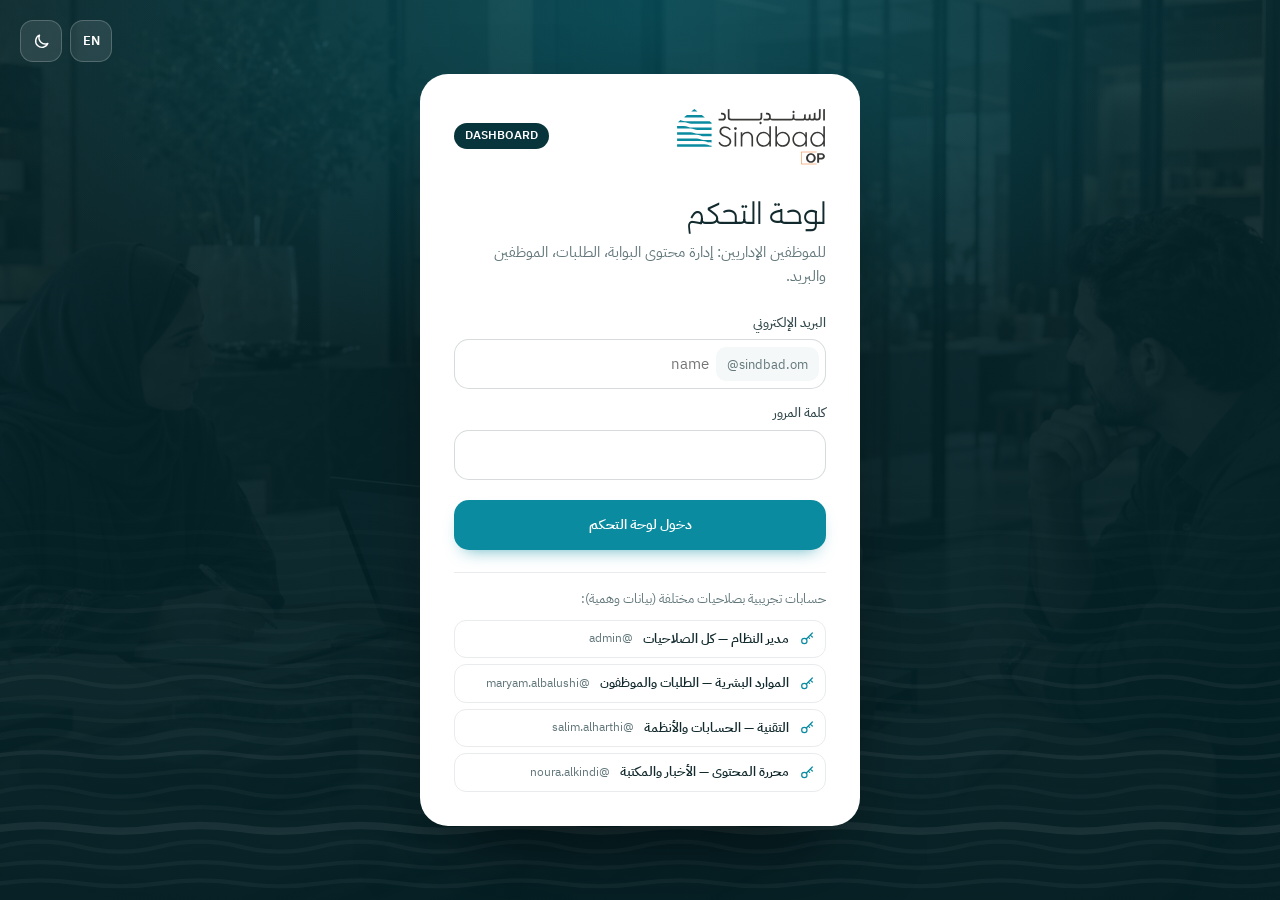
==== dashboard/index.html @ 1f69e989 "Add files via upload" ====
<!doctype html>
<html lang="ar" dir="rtl">
<head>
<meta charset="utf-8">
<meta name="viewport" content="width=device-width, initial-scale=1">
<title>Sindbad Dashboard</title>
<meta name="description" content="لوحة تحكم البوابة الداخلية للسندباد">
<link rel="icon" href="../assets/brand/sindbad-symbol.svg" type="image/svg+xml">
<link rel="preconnect" href="https://fonts.googleapis.com">
<link rel="preconnect" href="https://fonts.gstatic.com" crossorigin>
<link href="https://fonts.googleapis.com/css2?family=Alexandria:wght@200;300;400;500;600&family=IBM+Plex+Sans+Arabic:wght@300;400;500;600;700&display=swap" rel="stylesheet">
<link rel="stylesheet" href="dashboard.css">
<link rel="stylesheet" href="ux.css">
<script>try{const t=localStorage.getItem("sbd_theme");if(t)document.documentElement.dataset.theme=t}catch(e){}</script>
</head>
<body>
<div id="root"></div>
<div class="scrim" id="scrim"></div>
<aside class="drawer" id="drawer" role="dialog" aria-modal="true" aria-labelledby="dTitle"><div class="dh"><div><h2 id="dTitle"></h2><small id="dSub"></small></div><button class="btn o icon" id="dClose" aria-label="Close"></button></div><div class="db" id="dBody"></div><div class="df" id="dFoot" hidden></div></aside>
<dialog id="pal"><div class="pal"><div class="q"><span id="palI"></span><input id="palQ" autocomplete="off" aria-label="Search"></div><ul id="palL"></ul></div></dialog>
<dialog id="cfm"><div class="cfm"><h3 id="cfmT"></h3><p class="muted" id="cfmP" style="margin:0"></p><div style="display:flex;gap:10px;justify-content:flex-end;margin-top:20px"><button class="btn o" id="cfmN"></button><button class="btn" id="cfmY" style="background:#D93B41;color:#fff"></button></div></div></dialog>
<div class="toast" id="toast" role="status"></div>
<script src="../assets/js/store.js"></script>
<script src="dashboard.js"></script>
<script src="../assets/js/accessibility.js"></script>
</body>
</html>
---- dashboard/dashboard.css ----
/* Sindbad Inside — Dashboard
   Visual direction: the portal's deep-teal identity turned into a calm control room.
   Deep teal rail with the logo's wave stripes, light stone canvas, Alexandria numerals,
   lime used only for live/attention signals, bronze for secondary accents. */
:root{
  --deep:#08343B;--deep2:#062A30;--sea:#0A8BA0;--aqua:#70CDDD;--bronze:#B07A4A;--lime:#CFDD28;--char:#383837;
  --bg:#EDF2F2;--surface:#FFFFFF;--surface2:#F5F8F8;--surface3:#EAF0F0;--ink:#122A2E;--ink2:#34494D;--muted:#62777B;
  --line:rgba(18,42,46,.09);--line2:rgba(18,42,46,.17);--soft:rgba(10,139,160,.09);--soft-ink:#077585;--ring:rgba(10,139,160,.28);
  --ok:#3E9B2F;--warn:#C98A12;--bad:#D93B41;
  --sh:0 1px 2px rgba(8,52,59,.05),0 12px 32px -18px rgba(8,52,59,.28);--sh2:0 30px 60px -28px rgba(8,52,59,.5);
  --display:"Alexandria","IBM Plex Sans Arabic",system-ui,sans-serif;
  --body:"IBM Plex Sans Arabic","Alexandria",system-ui,"Segoe UI",Tahoma,sans-serif;
  --sw:272px;--th:76px;--r:22px;
}
@media (prefers-color-scheme:dark){:root:not([data-theme="light"]){
  --bg:#071417;--surface:#0D2024;--surface2:#11282D;--surface3:#163238;--ink:#E7F1F2;--ink2:#C2D6D9;--muted:#8FA8AC;
  --line:rgba(255,255,255,.07);--line2:rgba(255,255,255,.15);--soft:rgba(112,205,221,.10);--soft-ink:#86D7E4;--bronze:#D09A68;
  --sh:0 1px 2px rgba(0,0,0,.3),0 12px 32px -18px rgba(0,0,0,.7);--sh2:0 30px 60px -28px rgba(0,0,0,.8);color-scheme:dark}}
:root[data-theme="dark"]{
  --bg:#071417;--surface:#0D2024;--surface2:#11282D;--surface3:#163238;--ink:#E7F1F2;--ink2:#C2D6D9;--muted:#8FA8AC;
  --line:rgba(255,255,255,.07);--line2:rgba(255,255,255,.15);--soft:rgba(112,205,221,.10);--soft-ink:#86D7E4;--bronze:#D09A68;
  --sh:0 1px 2px rgba(0,0,0,.3),0 12px 32px -18px rgba(0,0,0,.7);--sh2:0 30px 60px -28px rgba(0,0,0,.8);color-scheme:dark}
*,*::before,*::after{box-sizing:border-box}
html,body{margin:0}
body{background:var(--bg);color:var(--ink);font-family:var(--body);font-size:14.5px;line-height:1.65;-webkit-font-smoothing:antialiased}
h1,h2,h3,h4{font-family:var(--display);letter-spacing:-.01em;text-wrap:balance}
a{color:var(--soft-ink);text-decoration:none}
button,input,select,textarea{font:inherit;color:inherit}
img{max-width:100%;display:block}
[hidden]{display:none!important}
:focus-visible{outline:3px solid var(--ring);outline-offset:2px;border-radius:10px}
.ltr{direction:ltr;unicode-bidi:isolate}
[dir="rtl"] .ltr{text-align:right}
.tnum{font-variant-numeric:tabular-nums}
.muted{color:var(--muted)}.sm{font-size:12.5px}
.flip{}[dir="rtl"] .flip{transform:scaleX(-1)}

/* ===== layout ===== */
.app{display:grid;grid-template-columns:var(--sw) minmax(0,1fr);min-height:100vh;transition:grid-template-columns .3s cubic-bezier(.2,.8,.2,1)}
.app.mini{--sw:84px}
.side{position:sticky;top:0;height:100vh;background:linear-gradient(180deg,var(--deep) 0%,var(--deep2) 100%);color:#fff;display:flex;flex-direction:column;overflow:hidden;isolation:isolate;z-index:40}
.side .waves{position:absolute;inset:auto -20% -4% -20%;height:38%;z-index:-1;opacity:.5;pointer-events:none;-webkit-mask-image:linear-gradient(0deg,#000,transparent);mask-image:linear-gradient(0deg,#000,transparent)}
.side .waves svg{width:100%;height:100%}
.side .sb-top{height:var(--th);display:flex;align-items:center;justify-content:space-between;padding:0 18px 0 22px;flex-shrink:0}
[dir="rtl"] .side .sb-top{padding:0 22px 0 18px}
.side .brand-logo{display:block;width:138px;aspect-ratio:222/84;flex-shrink:0;transition:width .3s,opacity .2s}
.side .brand-logo img{width:100%;height:100%;object-fit:contain}
.side .sym{display:none;width:34px;height:34px}
.side .tag{display:inline-flex;align-items:center;height:22px;padding:0 9px;border-radius:999px;background:rgba(207,221,40,.16);color:var(--lime);font-size:11px;font-weight:600;letter-spacing:.04em;white-space:nowrap}
.side nav{flex:1;overflow-y:auto;padding:6px 14px 18px;scrollbar-width:none}
.side nav::-webkit-scrollbar{display:none}
.side .grp{font-size:11.5px;font-weight:500;color:rgba(255,255,255,.42);padding:18px 12px 6px;white-space:nowrap;letter-spacing:.02em}
.side .ni{all:unset;box-sizing:border-box;cursor:pointer;position:relative;display:flex;align-items:center;gap:13px;height:44px;padding:0 12px;border-radius:14px;color:rgba(255,255,255,.72);font-size:14px;font-weight:500;white-space:nowrap;width:100%;transition:background .2s,color .2s}
.side .ni svg{width:20px;height:20px;flex-shrink:0;opacity:.85}
.side .ni:hover{background:rgba(255,255,255,.06);color:#fff}
.side .ni.on{background:rgba(255,255,255,.1);color:#fff}
.side .ni.on svg{color:var(--lime);opacity:1}
.side .ni.on::before{content:"";position:absolute;inset-inline-start:-14px;top:10px;bottom:10px;width:4px;border-radius:0 4px 4px 0;background:var(--lime)}
[dir="rtl"] .side .ni.on::before{border-radius:4px 0 0 4px}
.side .ni em{margin-inline-start:auto;font-style:normal;min-width:22px;height:22px;padding:0 7px;border-radius:999px;font-size:11.5px;font-weight:700;display:grid;place-items:center;background:var(--lime);color:#1A1F00}
.side .ni em.a{background:rgba(112,205,221,.2);color:var(--aqua)}
.side .ni:focus-visible{outline:2px solid var(--lime);outline-offset:-2px}
.side .sb-foot{padding:14px;border-top:1px solid rgba(255,255,255,.08);flex-shrink:0}
.ucard{display:flex;align-items:center;gap:12px;padding:10px;border-radius:16px;background:rgba(255,255,255,.06)}
.ucard b{display:block;font-size:13.5px;font-weight:600;line-height:1.3;white-space:nowrap;overflow:hidden;text-overflow:ellipsis}
.ucard small{display:block;font-size:11.5px;color:rgba(255,255,255,.55);white-space:nowrap}
.ucard .nfo{min-width:0;flex:1}
.ucard button{all:unset;cursor:pointer;width:34px;height:34px;border-radius:10px;display:grid;place-items:center;color:rgba(255,255,255,.65);flex-shrink:0}
.ucard button:hover{background:rgba(255,255,255,.1);color:#fff}
.ucard button svg{width:18px;height:18px}
.app.mini .side .brand-logo,.app.mini .side .tag,.app.mini .side .grp,.app.mini .side .ni span,.app.mini .side .ni em,.app.mini .ucard .nfo,.app.mini .ucard button{display:none}
.app.mini .side .sym{display:block}
.app.mini .side .sb-top{justify-content:center;padding:0}
.app.mini .side nav{padding:6px 14px}
.app.mini .side .ni{justify-content:center;padding:0}
.app.mini .side .ni.dot::after{content:"";position:absolute;top:9px;inset-inline-end:12px;width:8px;height:8px;border-radius:50%;background:var(--lime)}
.app.mini .ucard{justify-content:center;background:none;padding:4px}
.app.mini .grp+.ni{margin-top:12px}

.main{min-width:0;display:flex;flex-direction:column}
.top{position:sticky;top:0;z-index:30;height:var(--th);display:flex;align-items:center;gap:14px;padding:0 28px;background:color-mix(in srgb,var(--bg) 84%,transparent);backdrop-filter:blur(16px) saturate(1.4);-webkit-backdrop-filter:blur(16px) saturate(1.4);border-bottom:1px solid transparent;transition:border-color .2s}
.top.sc{border-bottom-color:var(--line)}
.top .ttl{min-width:0;flex:1}
.top .crumb{font-size:12px;color:var(--muted);display:flex;gap:6px;align-items:center}
.top h1{margin:0;font-weight:400;font-size:22px;line-height:1.3;white-space:nowrap;overflow:hidden;text-overflow:ellipsis}
.srch{display:flex;align-items:center;gap:10px;height:44px;width:min(340px,30vw);padding:0 14px;border-radius:14px;background:var(--surface);border:1px solid var(--line);color:var(--muted);cursor:pointer;font-size:13.5px;transition:border-color .2s}
.srch:hover{border-color:var(--line2)}
.srch svg{width:18px;height:18px;color:var(--sea)}
.srch span{flex:1;white-space:nowrap;overflow:hidden;text-overflow:ellipsis;text-align:start}
.srch kbd{font-family:inherit;font-size:11px;border:1px solid var(--line2);border-radius:6px;padding:0 6px;direction:ltr}
.ib{width:42px;height:42px;border-radius:13px;border:1px solid var(--line);background:var(--surface);display:grid;place-items:center;cursor:pointer;position:relative;color:var(--ink2);flex-shrink:0;font-weight:600;font-size:13px;transition:border-color .2s,background .2s}
.ib:hover{border-color:var(--line2);background:var(--surface2)}
.ib svg{width:19px;height:19px}
.ib .dot{position:absolute;top:9px;inset-inline-end:10px;width:8px;height:8px;border-radius:50%;background:#E5484D;box-shadow:0 0 0 2px var(--surface)}
.ib.menu{display:none}
.content{padding:8px 28px 56px;max-width:1520px;width:100%;margin-inline:auto}
.view-enter>*{animation:rise .45s cubic-bezier(.2,.8,.2,1) both}
.view-enter>*:nth-child(2){animation-delay:.04s}.view-enter>*:nth-child(3){animation-delay:.08s}.view-enter>*:nth-child(4){animation-delay:.12s}.view-enter>*:nth-child(5){animation-delay:.16s}
@keyframes rise{from{opacity:.001;transform:translateY(12px)}}
@keyframes pop{from{opacity:.001;transform:translateY(-6px) scale(.98)}}
@keyframes pulse{70%{box-shadow:0 0 0 9px rgba(207,221,40,0)}100%{box-shadow:0 0 0 0 rgba(207,221,40,0)}}

/* ===== primitives ===== */
.card{background:var(--surface);border:1px solid var(--line);border-radius:var(--r);padding:22px;min-width:0;box-shadow:var(--sh)}
.card.flat{box-shadow:none}
.ch{display:flex;align-items:center;justify-content:space-between;gap:12px;margin-bottom:16px;flex-wrap:wrap}
.ch h3{margin:0;font-size:16px;font-weight:500}
.ch p{margin:2px 0 0;font-size:12.5px;color:var(--muted)}
.ph{display:flex;align-items:flex-end;justify-content:space-between;gap:16px;margin:10px 0 22px;flex-wrap:wrap}
.ph p{margin:0;color:var(--muted);max-width:70ch}
.ph .acts{display:flex;gap:8px;flex-wrap:wrap}
.btn{display:inline-flex;align-items:center;justify-content:center;gap:8px;height:42px;padding:0 18px;border-radius:13px;border:1px solid transparent;cursor:pointer;font-weight:600;font-size:13.5px;white-space:nowrap;transition:background .2s,transform .1s,border-color .2s,box-shadow .2s;text-decoration:none;color:inherit;background:none}
.btn:active{transform:scale(.98)}
.btn svg{width:17px;height:17px}
.btn.p{background:var(--sea);color:#fff;box-shadow:0 8px 18px -10px rgba(10,139,160,.8)}
.btn.p:hover{background:#077585}
.btn.d{background:var(--deep);color:#fff}
.btn.d:hover{background:#0B4650}
.btn.s{background:var(--soft);color:var(--soft-ink)}
.btn.s:hover{background:color-mix(in srgb,var(--sea) 16%,transparent)}
.btn.o{background:var(--surface);border-color:var(--line2);color:var(--ink)}
.btn.o:hover{border-color:var(--sea)}
.btn.ok{background:var(--ok);color:#fff}.btn.ok:hover{background:#337F27}
.btn.bad{background:color-mix(in srgb,var(--bad) 12%,transparent);color:var(--bad)}.btn.bad:hover{background:color-mix(in srgb,var(--bad) 20%,transparent)}
.btn.sm{height:34px;padding:0 12px;font-size:12.5px;border-radius:11px}
.btn.icon{width:38px;padding:0}.btn.icon.sm{width:34px}
.btn:disabled{opacity:.45;pointer-events:none}
.chip{display:inline-flex;align-items:center;gap:6px;height:26px;padding:0 11px;border-radius:999px;font-size:12px;font-weight:600;background:var(--soft);color:var(--soft-ink);white-space:nowrap}
.chip svg{width:13px;height:13px}
.chip.g{background:color-mix(in srgb,var(--ok) 14%,transparent);color:var(--ok)}
.chip.w{background:color-mix(in srgb,var(--warn) 15%,transparent);color:var(--warn)}
.chip.r{background:color-mix(in srgb,var(--bad) 12%,transparent);color:var(--bad)}
.chip.b{background:color-mix(in srgb,var(--sea) 13%,transparent);color:var(--soft-ink)}
.chip.n{background:var(--surface2);color:var(--muted);border:1px solid var(--line)}
.chip.l{background:color-mix(in srgb,var(--lime) 34%,transparent);color:var(--ink)}
.chip.dk{background:var(--deep);color:#fff}
.chip i.d{width:7px;height:7px;border-radius:50%;background:currentColor}
:root[data-theme="dark"] .chip.g{color:#7FD36F}:root[data-theme="dark"] .chip.r{color:#FF8A8E}:root[data-theme="dark"] .chip.w{color:#F2C063}
.ic{width:44px;height:44px;border-radius:14px;display:grid;place-items:center;flex-shrink:0;color:#fff}
.ic svg{width:21px;height:21px}
.ic.sm{width:36px;height:36px;border-radius:11px}.ic.sm svg{width:17px;height:17px}
.av{border-radius:50%;object-fit:cover;background:linear-gradient(135deg,var(--aqua),var(--sea));color:#fff;display:inline-grid;place-items:center;font-family:var(--display);flex-shrink:0;line-height:1;font-weight:400}
.who{display:flex;align-items:center;gap:12px;min-width:0}
.who b{display:block;font-weight:600;font-size:14px;line-height:1.35;white-space:nowrap;overflow:hidden;text-overflow:ellipsis}
.who small{display:block;font-size:12px;color:var(--muted);white-space:nowrap;overflow:hidden;text-overflow:ellipsis}
.who>div{min-width:0}
.grid{display:grid;gap:20px}
.g12{display:grid;grid-template-columns:repeat(12,minmax(0,1fr));gap:20px}
.c3{grid-column:span 3}.c4{grid-column:span 4}.c5{grid-column:span 5}.c6{grid-column:span 6}.c7{grid-column:span 7}.c8{grid-column:span 8}.c12{grid-column:span 12}
@media (max-width:1280px){.c3{grid-column:span 6}.c4,.c5{grid-column:span 6}.c7,.c8{grid-column:span 12}}
@media (max-width:760px){.c3,.c4,.c5,.c6{grid-column:span 12}}
.empty{display:grid;place-items:center;text-align:center;gap:6px;padding:46px 20px;color:var(--muted)}
.empty .ill{width:84px;height:84px;border-radius:50%;background:var(--surface2);display:grid;place-items:center;color:var(--aqua);margin-bottom:6px}
.empty .ill svg{width:34px;height:34px}
.empty b{color:var(--ink);font-weight:500}

/* forms */
.field{display:grid;gap:6px;margin-bottom:14px;min-width:0}
.field>label,.lbl{font-size:12.5px;font-weight:500;color:var(--ink2);display:flex;align-items:center;gap:8px}
.lang{font-size:10.5px;font-weight:700;letter-spacing:.04em;padding:1px 6px;border-radius:6px;background:var(--surface2);color:var(--muted);border:1px solid var(--line)}
.inp{height:44px;border:1px solid var(--line2);background:var(--surface);border-radius:13px;padding:0 13px;width:100%;transition:border-color .2s,box-shadow .2s;min-width:0}
textarea.inp{height:auto;padding:11px 13px;resize:vertical;line-height:1.7}
select.inp{padding-inline-end:30px}
.inp:focus{outline:none;border-color:var(--sea);box-shadow:0 0 0 4px var(--ring)}
.inp:disabled{background:var(--surface2);color:var(--muted)}
.pair{display:grid;grid-template-columns:1fr 1fr;gap:0 14px}
.g2{display:grid;grid-template-columns:1fr 1fr;gap:0 14px}.g3{display:grid;grid-template-columns:repeat(3,1fr);gap:0 14px}
@media (max-width:640px){.pair,.g2,.g3{grid-template-columns:1fr}}
.sect{font-family:var(--display);font-weight:500;font-size:13px;color:var(--muted);margin:22px 0 12px;display:flex;align-items:center;gap:10px}
.sect::after{content:"";flex:1;height:1px;background:var(--line)}
.sect:first-child{margin-top:0}
.tgl{display:flex;align-items:center;justify-content:space-between;gap:14px;padding:14px 0;border-bottom:1px solid var(--line);cursor:pointer}
.tgl:last-child{border-bottom:0}
.tgl b{display:block;font-weight:500;font-size:14px}
.tgl small{color:var(--muted);font-size:12.5px}
.sw{appearance:none;-webkit-appearance:none;width:46px;height:26px;border-radius:999px;background:var(--line2);position:relative;cursor:pointer;flex-shrink:0;transition:background .2s;margin:0}
.sw::after{content:"";position:absolute;top:3px;inset-inline-start:3px;width:20px;height:20px;border-radius:50%;background:#fff;box-shadow:0 1px 3px rgba(0,0,0,.25);transition:transform .2s}
.sw:checked{background:var(--sea)}
.sw:checked::after{transform:translateX(20px)}
[dir="rtl"] .sw:checked::after{transform:translateX(-20px)}
.drop{display:flex;align-items:center;gap:14px;padding:16px;border:1.5px dashed var(--line2);border-radius:16px;cursor:pointer;color:var(--muted);font-size:13px;transition:border-color .2s,background .2s;position:relative;overflow:hidden}
.drop:hover,.drop.over{border-color:var(--sea);background:var(--soft)}
.drop svg{width:22px;height:22px;color:var(--sea);flex-shrink:0}
.drop input{position:absolute;inset:0;opacity:0;cursor:pointer}
.drop b{color:var(--ink);font-weight:600;display:block}
.prev{position:relative;border-radius:16px;overflow:hidden;aspect-ratio:16/8;background:var(--surface2);margin-bottom:10px}
.prev img{width:100%;height:100%;object-fit:cover}
.prev .x{position:absolute;top:10px;inset-inline-end:10px}
.swatchs{display:flex;gap:8px;flex-wrap:wrap;align-items:center}
.swatchs button{all:unset;cursor:pointer;width:30px;height:30px;border-radius:10px;box-shadow:inset 0 0 0 1px rgba(0,0,0,.08)}
.swatchs button.on{box-shadow:0 0 0 2px var(--surface),0 0 0 4px var(--sea)}
.swatchs input[type=color]{width:34px;height:34px;border:0;background:none;padding:0;cursor:pointer}
.icpick{display:grid;grid-template-columns:repeat(auto-fill,minmax(44px,1fr));gap:6px}
.icpick button{all:unset;cursor:pointer;height:44px;border-radius:12px;display:grid;place-items:center;border:1px solid var(--line);color:var(--ink2)}
.icpick button svg{width:19px;height:19px}
.icpick button.on{background:var(--sea);border-color:var(--sea);color:#fff}
.seg{display:inline-flex;background:var(--surface);border:1px solid var(--line);border-radius:13px;padding:3px;gap:2px}
.seg button{all:unset;cursor:pointer;height:34px;padding:0 12px;display:inline-flex;align-items:center;gap:6px;border-radius:10px;color:var(--muted);font-size:13px;font-weight:600}
.seg button svg{width:16px;height:16px}
.seg button.on{background:var(--soft);color:var(--soft-ink)}
.tabs{display:flex;gap:4px;overflow-x:auto;scrollbar-width:none;padding:4px;background:var(--surface);border:1px solid var(--line);border-radius:15px;width:max-content;max-width:100%}
.tabs::-webkit-scrollbar{display:none}
.tabs button{all:unset;cursor:pointer;height:36px;padding:0 14px;border-radius:11px;font-size:13.5px;font-weight:500;color:var(--muted);white-space:nowrap;display:inline-flex;align-items:center;gap:8px}
.tabs button:hover{color:var(--ink)}
.tabs button.on{background:var(--deep);color:#fff}
:root[data-theme="dark"] .tabs button.on{background:var(--sea)}
.tabs button em{font-style:normal;font-size:11.5px;font-weight:700;min-width:20px;height:20px;padding:0 6px;border-radius:999px;background:var(--surface2);color:var(--muted);display:grid;place-items:center}
.tabs button.on em{background:rgba(255,255,255,.18);color:#fff}
.bar{display:flex;gap:10px;align-items:center;flex-wrap:wrap;margin-bottom:16px}
.bar .grow{flex:1}
.sbox{position:relative;min-width:220px;flex:1;max-width:380px}
.sbox svg{position:absolute;top:50%;transform:translateY(-50%);inset-inline-start:13px;width:17px;height:17px;color:var(--muted);pointer-events:none}
.sbox .inp{padding-inline-start:40px}
.bar select.inp{width:auto;min-width:150px}

/* table */
.tw{overflow-x:auto;border-radius:var(--r);border:1px solid var(--line);background:var(--surface);box-shadow:var(--sh)}
table.t{width:100%;border-collapse:collapse;font-size:13.5px;min-width:720px}
table.t th{font-size:12px;font-weight:500;color:var(--muted);text-align:start;padding:13px 16px;background:var(--surface2);border-bottom:1px solid var(--line);white-space:nowrap;position:sticky;top:0}
table.t td{padding:12px 16px;border-bottom:1px solid var(--line);vertical-align:middle}
table.t tr:last-child td{border-bottom:0}
table.t tbody tr{transition:background .15s}
table.t tbody tr.click{cursor:pointer}
table.t tbody tr:hover{background:var(--surface2)}
table.t .acts{display:flex;gap:4px;justify-content:flex-end}
table.t .acts .btn:not(.ok){border-color:transparent;background:transparent}
table.t .acts .btn:not(.ok):hover{background:var(--surface3)}
table.t .mono{white-space:nowrap}
.mono{font-family:ui-monospace,Menlo,Consolas,monospace;font-size:12.5px;direction:ltr;unicode-bidi:isolate}
.tfoot{display:flex;justify-content:space-between;align-items:center;padding:12px 16px;font-size:12.5px;color:var(--muted);border-top:1px solid var(--line)}

/* ===== overview ===== */
.hero{position:relative;overflow:hidden;border-radius:28px;color:#fff;padding:30px 32px;min-height:236px;display:flex;flex-direction:column;justify-content:space-between;isolation:isolate;background:var(--deep);box-shadow:var(--sh2)}
.hero>img{position:absolute;inset:0;width:100%;height:100%;object-fit:cover;z-index:-3;object-position:30% 40%}
.hero::before{content:"";position:absolute;inset:0;z-index:-2;background:linear-gradient(90deg,rgba(4,30,35,.96) 0%,rgba(4,30,35,.85) 42%,rgba(4,30,35,.35) 100%)}
[dir="rtl"] .hero::before{background:linear-gradient(270deg,rgba(4,30,35,.96) 0%,rgba(4,30,35,.85) 42%,rgba(4,30,35,.35) 100%)}
.hero .waves{position:absolute;inset:auto 0 -20% 0;height:70%;z-index:-1;opacity:.35;pointer-events:none}
.hero .waves svg{width:100%;height:100%}
.hero .meta{display:flex;align-items:center;gap:10px;font-size:13px;color:rgba(255,255,255,.75)}
.hero .meta i{width:8px;height:8px;border-radius:50%;background:var(--lime);box-shadow:0 0 0 0 rgba(207,221,40,.6);animation:pulse 2.4s infinite}
.hero h2{margin:14px 0 6px;font-weight:200;font-size:clamp(30px,3.2vw,44px);line-height:1.12;color:#fff}
.hero h2 b{font-weight:500}
.hero p{margin:0;color:rgba(255,255,255,.8);max-width:58ch;font-size:15px}
.hero p strong{color:var(--lime);font-weight:600}
.hero .acts{display:flex;gap:10px;flex-wrap:wrap;margin-top:22px}
.hero .btn.g{background:rgba(255,255,255,.1);border-color:rgba(255,255,255,.28);color:#fff;backdrop-filter:blur(8px)}
.hero .btn.g:hover{background:rgba(255,255,255,.2)}
.hero .btn.l{background:var(--lime);color:#1A1F00}
.hero .btn.l:hover{background:#DCE84A}
.kpi{position:relative;overflow:hidden;display:flex;flex-direction:column;gap:4px;cursor:pointer;transition:transform .25s,box-shadow .25s}
.kpi:hover{transform:translateY(-3px);box-shadow:var(--sh2)}
.kpi .kh{display:flex;justify-content:space-between;align-items:center;gap:10px;margin-bottom:8px}
.kpi .kh span{font-size:13px;color:var(--muted);font-weight:500}
.kpi .kh .ic{color:#fff}
.kpi b{font-family:var(--display);font-weight:200;font-size:42px;line-height:1.05;letter-spacing:-.02em}
.kpi .delta{font-size:12px;font-weight:600;display:inline-flex;gap:4px;align-items:center}
.kpi .delta.up{color:var(--ok)}.kpi .delta.dn{color:var(--bad)}
.kpi .spark{position:absolute;inset:auto 0 0 0;height:56px;opacity:.9;pointer-events:none}
.kpi .spark svg{width:100%;height:100%}
.kpi .kb{position:relative;z-index:1;padding-bottom:30px}
.legend{display:flex;flex-wrap:wrap;gap:6px 16px;font-size:12.5px;color:var(--muted)}
.legend span{display:inline-flex;align-items:center;gap:7px}
.legend i{width:10px;height:10px;border-radius:3px}
.chart svg{width:100%;height:auto;display:block;overflow:visible}
.chart .axis{font-size:10px;fill:var(--muted);font-family:var(--body)}
.chart .gl{stroke:var(--line);stroke-dasharray:3 4}
.chart rect.b{transition:opacity .2s}
.chart:hover rect.b{opacity:.55}
.chart rect.b:hover{opacity:1}
.donut{display:flex;align-items:center;gap:22px;flex-wrap:wrap}
.donut svg{width:170px;height:170px;flex-shrink:0}
.donut .dl{display:grid;gap:10px;flex:1;min-width:150px}
.donut .dl div{display:flex;align-items:center;gap:10px;font-size:13px}
.donut .dl i{width:10px;height:10px;border-radius:50%}
.donut .dl b{margin-inline-start:auto;font-weight:600}
.dq{display:grid;grid-template-columns:44px minmax(0,1fr) auto;gap:12px;align-items:center;padding:12px 0;border-bottom:1px solid var(--line)}
.dq:last-child{border-bottom:0}
.dq .q{display:flex;gap:6px}
.dq .t b{display:block;font-weight:600;font-size:13.5px;white-space:nowrap;overflow:hidden;text-overflow:ellipsis}
.dq .t small{display:block;color:var(--muted);font-size:12px;white-space:nowrap;overflow:hidden;text-overflow:ellipsis}
.hb2{display:grid;gap:12px}
.hb2 .r{display:grid;grid-template-columns:90px minmax(0,1fr) 34px;gap:12px;align-items:center;font-size:13px}
.hb2 .tr{height:10px;border-radius:5px;background:var(--surface2);overflow:hidden}
.hb2 .tr i{display:block;height:100%;border-radius:5px;background:linear-gradient(90deg,var(--sea),var(--aqua))}
[dir="rtl"] .hb2 .tr i{background:linear-gradient(270deg,var(--sea),var(--aqua))}
.hb2 b{text-align:end;font-weight:600}
.feed{display:grid}
.feed .fi{display:grid;grid-template-columns:34px minmax(0,1fr) auto;gap:12px;align-items:start;padding:10px 0;position:relative}
.feed .fi::before{content:"";position:absolute;inset-inline-start:16px;top:44px;bottom:-4px;width:2px;background:var(--line)}
.feed .fi:last-child::before{display:none}
.feed .fi .ic{width:34px;height:34px;border-radius:50%}
.feed .fi .ic svg{width:15px;height:15px}
.feed .fi p{margin:0;font-size:13px;line-height:1.55}
.feed .fi p b{font-weight:600}
.feed .fi time{font-size:11.5px;color:var(--muted);white-space:nowrap}
.tiles{display:grid;grid-template-columns:repeat(auto-fill,minmax(150px,1fr));gap:12px}
.tile{all:unset;box-sizing:border-box;cursor:pointer;padding:16px;border-radius:18px;background:var(--surface2);border:1px solid var(--line);display:flex;flex-direction:column;gap:10px;transition:background .2s,transform .2s}
.tile:hover{background:var(--soft);transform:translateY(-2px)}
.tile b{font-family:var(--display);font-weight:200;font-size:30px;line-height:1}
.tile span{font-size:12.5px;color:var(--muted)}
.tile .ic{width:36px;height:36px;border-radius:11px}
.tile .ic svg{width:17px;height:17px}

/* ===== mail ===== */
.mail{display:grid;grid-template-columns:250px minmax(300px,400px) minmax(0,1fr);height:calc(100vh - var(--th) - 140px);min-height:560px;background:var(--surface);border:1px solid var(--line);border-radius:26px;overflow:hidden;box-shadow:var(--sh)}
.mbx{padding:16px 12px;border-inline-end:1px solid var(--line);background:var(--surface2);display:flex;flex-direction:column;gap:2px;overflow-y:auto}
.mbx .btn{margin-bottom:12px;height:46px}
.mbx .gl{font-size:11.5px;color:var(--muted);padding:12px 10px 6px;font-weight:500}
.mbx button.f{all:unset;box-sizing:border-box;cursor:pointer;display:flex;align-items:center;gap:11px;padding:9px 10px;border-radius:13px;font-size:13.5px;color:var(--ink2);width:100%}
.mbx button.f:hover{background:var(--surface)}
.mbx button.f.on{background:var(--surface);color:var(--soft-ink);font-weight:600;box-shadow:0 1px 0 var(--line)}
.mbx button.f svg{width:18px;height:18px;flex-shrink:0}
.mbx button.f .bx{width:26px;height:26px;border-radius:8px;display:grid;place-items:center;color:#fff;flex-shrink:0}
.mbx button.f .bx svg{width:14px;height:14px}
.mbx button.f span{overflow:hidden;text-overflow:ellipsis;white-space:nowrap}
.mbx button.f em{margin-inline-start:auto;font-style:normal;font-size:11.5px;font-weight:700;background:var(--sea);color:#fff;border-radius:999px;padding:0 7px;min-width:20px;text-align:center}
.mlist{border-inline-end:1px solid var(--line);display:flex;flex-direction:column;min-height:0;min-width:0}
.mlh{padding:14px;border-bottom:1px solid var(--line);display:grid;gap:10px}
.mlh .top2{display:flex;justify-content:space-between;align-items:center;gap:10px}
.mlh .top2 b{font-family:var(--display);font-weight:500;font-size:15px}
.mlh .inp{height:40px;border-radius:12px}
.mrows{overflow-y:auto;flex:1}
.mrow{display:grid;grid-template-columns:38px minmax(0,1fr);gap:12px;padding:13px 16px;border-bottom:1px solid var(--line);cursor:pointer;position:relative}
.mrow:hover{background:var(--surface2)}
.mrow.sel{background:var(--soft)}
.mrow.un::before{content:"";position:absolute;inset-block:16px;inset-inline-start:0;width:3px;border-radius:0 3px 3px 0;background:var(--sea)}
[dir="rtl"] .mrow.un::before{border-radius:3px 0 0 3px}
.mrow .tp{display:flex;justify-content:space-between;gap:8px;align-items:baseline}
.mrow .nm{font-size:13.5px;font-weight:500;overflow:hidden;text-overflow:ellipsis;white-space:nowrap}
.mrow.un .nm,.mrow.un .sb{font-weight:700}
.mrow time{font-size:11.5px;color:var(--muted);white-space:nowrap}
.mrow .sb{font-size:13px;overflow:hidden;text-overflow:ellipsis;white-space:nowrap}
.mrow .sn{font-size:12px;color:var(--muted);overflow:hidden;text-overflow:ellipsis;white-space:nowrap}
.mrow .tg{display:flex;gap:6px;margin-top:6px;align-items:center}
.mrow .tg svg{width:13px;height:13px;color:var(--muted)}
.chip.xs{height:20px;font-size:10.5px;padding:0 8px}
.mread{display:flex;flex-direction:column;min-height:0;min-width:0}
.mrh{display:flex;align-items:flex-start;justify-content:space-between;gap:12px;padding:16px 22px;border-bottom:1px solid var(--line)}
.mrh h2{margin:0;font-weight:400;font-size:19px;line-height:1.4}
.mrh .ac{display:flex;gap:2px}
.mrh .ac .btn{border-color:transparent;background:none}
.mrh .ac .btn:hover{background:var(--surface2)}
.mrh .ac .btn.on svg{fill:#E0A400;color:#E0A400}
.mth{overflow-y:auto;flex:1;padding:6px 22px 22px}
.msg{padding:16px 0;border-bottom:1px solid var(--line)}
.msg:last-child{border-bottom:0}
.msg .mh{display:flex;gap:12px;align-items:center;margin-bottom:10px}
.msg .mh b{font-weight:600;font-size:14px;display:block}
.msg .mh small{font-size:11.5px;color:var(--muted);display:block}
.msg .mh time{margin-inline-start:auto;font-size:11.5px;color:var(--muted);white-space:nowrap}
.msg .mb{white-space:pre-line;font-size:14.5px;line-height:1.85;padding-inline-start:50px;overflow-wrap:anywhere}
.msg.out .mb{background:var(--soft);border-radius:16px;padding:12px 16px;margin-inline-start:50px}
.atts{display:flex;flex-wrap:wrap;gap:8px;margin-top:10px;padding-inline-start:50px}
.att{all:unset;box-sizing:border-box;cursor:pointer;display:inline-flex;align-items:center;gap:8px;padding:7px 11px;border-radius:11px;border:1px solid var(--line2);font-size:12.5px;max-width:240px}
.att:hover{border-color:var(--sea)}
.att svg{width:15px;height:15px;color:var(--sea);flex-shrink:0}
.att span{overflow:hidden;text-overflow:ellipsis;white-space:nowrap}
.reqcard{display:flex;align-items:center;gap:14px;margin:14px 0 2px;padding:14px 16px;border-radius:18px;background:var(--surface2);border:1px solid var(--line)}
.reqcard b{display:block;font-size:13.5px;font-weight:600}
.reqcard small{color:var(--muted);font-size:12px}
.reqcard .btn{margin-inline-start:auto}
.mrep{border-top:1px solid var(--line);padding:12px 16px}
.mrep form{border:1px solid var(--line2);border-radius:18px;padding:6px;transition:border-color .2s,box-shadow .2s}
.mrep form:focus-within{border-color:var(--sea);box-shadow:0 0 0 4px var(--ring)}
.mrep .from{font-size:12px;color:var(--muted);padding:6px 10px 0}
.mrep .from b{color:var(--soft-ink);font-weight:600;direction:ltr;unicode-bidi:isolate}
.mrep textarea{width:100%;border:0;background:none;resize:none;padding:8px 10px;min-height:70px;outline:none;line-height:1.7}
.mrep .rb{display:flex;gap:6px;align-items:center;padding:0 4px 2px;flex-wrap:wrap}
.mrep .rb .btn.p{margin-inline-start:auto}
.tpl{all:unset;cursor:pointer;font-size:12px;padding:4px 10px;border-radius:999px;border:1px solid var(--line2);color:var(--muted)}
.tpl:hover{border-color:var(--sea);color:var(--soft-ink)}
.mempty{flex:1;display:grid;place-items:center;text-align:center;color:var(--muted);padding:30px}
.mempty .ill{width:110px;height:110px;border-radius:50%;background:var(--surface2);display:grid;place-items:center;margin:0 auto 14px;color:var(--aqua)}
.mempty .ill svg{width:42px;height:42px}
.mback{display:none!important}

/* ===== requests ===== */
.rstats{display:grid;grid-template-columns:repeat(5,minmax(0,1fr));gap:14px;margin-bottom:18px}
@media (max-width:1100px){.rstats{grid-template-columns:repeat(3,minmax(0,1fr))}}@media (max-width:600px){.rstats{grid-template-columns:repeat(2,minmax(0,1fr))}}
.rs{all:unset;box-sizing:border-box;cursor:pointer;padding:16px 18px;border-radius:18px;background:var(--surface);border:1px solid var(--line);display:flex;flex-direction:column;gap:2px;transition:border-color .2s,transform .2s;position:relative;overflow:hidden}
.rs:hover{transform:translateY(-2px)}
.rs.on{border-color:var(--sea);box-shadow:0 0 0 3px var(--ring)}
.rs b{font-family:var(--display);font-weight:200;font-size:32px;line-height:1.1}
.rs span{font-size:12.5px;color:var(--muted);display:flex;align-items:center;gap:7px}
.rs span i{width:8px;height:8px;border-radius:50%}
.board{display:grid;grid-template-columns:repeat(4,minmax(260px,1fr));gap:16px;overflow-x:auto;padding-bottom:8px}
.bcol{background:var(--surface3);border-radius:22px;padding:12px;min-height:300px;display:flex;flex-direction:column;gap:10px}
:root[data-theme="dark"] .bcol{background:var(--surface2)}
.bcol .bh{display:flex;align-items:center;justify-content:space-between;padding:4px 6px 6px;font-weight:600;font-size:13.5px}
.bcol .bh span{display:inline-flex;align-items:center;gap:8px}
.bcol .bh i{width:9px;height:9px;border-radius:50%}
.bcard{background:var(--surface);border:1px solid var(--line);border-radius:16px;padding:14px;cursor:pointer;display:grid;gap:10px;transition:transform .2s,box-shadow .2s}
.bcard:hover{transform:translateY(-2px);box-shadow:var(--sh)}
.bcard .bt{display:flex;justify-content:space-between;gap:8px;align-items:center}
.bcard .bd{font-size:12.5px;color:var(--muted);line-height:1.5}
.bcard .bf{display:flex;justify-content:space-between;align-items:center;font-size:11.5px;color:var(--muted)}
.chain{display:flex;align-items:center;gap:6px;flex-wrap:wrap}
.chain span{font-size:12px;padding:5px 11px;border-radius:999px;background:var(--surface2);border:1px solid var(--line)}
.chain span.ok{background:var(--soft);color:var(--soft-ink);border-color:transparent}
.chain span.on{background:var(--sea);color:#fff;border-color:var(--sea)}
.chain svg{width:13px;height:13px;color:var(--muted)}
[dir="rtl"] .chain svg{transform:scaleX(-1)}
.kv{display:grid;grid-template-columns:auto minmax(0,1fr);gap:9px 18px;font-size:13.5px;margin:0}
.kv dt{color:var(--muted)}.kv dd{margin:0;font-weight:500;overflow-wrap:anywhere}
.tline{display:grid}
.tli{display:grid;grid-template-columns:28px minmax(0,1fr);gap:12px;position:relative;padding-bottom:16px}
.tli::before{content:"";position:absolute;inset-inline-start:13px;top:28px;bottom:0;width:2px;background:var(--line2)}
.tli:last-child::before{display:none}
.tli i{width:28px;height:28px;border-radius:50%;display:grid;place-items:center;background:var(--surface2);border:2px solid var(--line2);font-style:normal}
.tli i svg{width:13px;height:13px}
.tli.g i{background:var(--ok);border-color:var(--ok);color:#fff}.tli.r i{background:var(--bad);border-color:var(--bad);color:#fff}.tli.b i{background:var(--sea);border-color:var(--sea);color:#fff}
.tli b{display:block;font-weight:500;font-size:13.5px}
.tli small{color:var(--muted);font-size:12px}
.tli p{margin:6px 0 0;font-size:13px;background:var(--surface2);border-radius:12px;padding:9px 12px;white-space:pre-line}
.decide{position:sticky;bottom:0;background:var(--surface);border-top:1px solid var(--line);padding:16px 24px;display:grid;gap:10px}
.decide .row{display:flex;gap:8px;flex-wrap:wrap}
.decide .row .btn{flex:1}
.ucard2{display:flex;gap:14px;align-items:center;padding:16px;border-radius:18px;background:var(--surface2);margin-bottom:16px}
.ucard2 .mini{display:flex;gap:16px;margin-inline-start:auto;text-align:center}
.ucard2 .mini b{display:block;font-family:var(--display);font-weight:300;font-size:22px;line-height:1.1}
.ucard2 .mini span{font-size:11px;color:var(--muted)}

/* content grids */
.ngrid{display:grid;grid-template-columns:repeat(auto-fill,minmax(290px,1fr));gap:18px}
.ncard{background:var(--surface);border:1px solid var(--line);border-radius:22px;overflow:hidden;display:flex;flex-direction:column;box-shadow:var(--sh);transition:transform .25s,box-shadow .25s}
.ncard:hover{transform:translateY(-3px);box-shadow:var(--sh2)}
.ncard .cv{position:relative;aspect-ratio:16/9;overflow:hidden;background:var(--surface2)}
.ncard .cv img{width:100%;height:100%;object-fit:cover}
.ncard .cv .tg{position:absolute;top:12px;inset-inline-start:12px;display:flex;gap:6px}
.ncard .cv .tg .chip{backdrop-filter:blur(8px);background:rgba(4,30,35,.55);color:#fff}
.ncard .bd{padding:16px 18px;display:flex;flex-direction:column;gap:8px;flex:1}
.ncard h4{margin:0;font-weight:500;font-size:16px;line-height:1.45}
.ncard p{margin:0;font-size:13px;color:var(--muted);display:-webkit-box;-webkit-line-clamp:2;-webkit-box-orient:vertical;overflow:hidden}
.ncard .ft{display:flex;justify-content:space-between;align-items:center;gap:8px;padding:10px 12px 12px 18px;border-top:1px solid var(--line);font-size:12px;color:var(--muted)}
[dir="rtl"] .ncard .ft{padding:10px 18px 12px 12px}
.ncard .ft .acts{display:flex;gap:2px}
.ncard .ft .btn{border-color:transparent;background:none}
.ncard .ft .btn:hover{background:var(--surface2)}
.ncard.add{align-items:center;justify-content:center;border:1.5px dashed var(--line2);box-shadow:none;cursor:pointer;min-height:300px;color:var(--muted);gap:10px;background:transparent}
.ncard.add:hover{border-color:var(--sea);color:var(--soft-ink);background:var(--soft)}
.ncard.add .ic{background:var(--sea)}
.agrid{display:grid;grid-template-columns:repeat(auto-fill,minmax(300px,1fr));gap:16px}
.acard{display:flex;gap:16px;align-items:flex-start;padding:20px}
.acard h4{margin:0 0 2px;font-weight:500;font-size:16px}
.acard p{margin:0;font-size:13px;color:var(--muted)}
.acard .u{font-size:12px;color:var(--soft-ink);margin-top:8px;overflow:hidden;text-overflow:ellipsis;white-space:nowrap;max-width:100%;display:block}
.acard .acts{margin-inline-start:auto;display:flex;gap:2px;flex-shrink:0}
.acard .acts .btn{border-color:transparent;background:none}.acard .acts .btn:hover{background:var(--surface2)}
.sortl{display:grid;gap:10px}
.srow{display:grid;grid-template-columns:auto 92px minmax(0,1fr) auto;gap:14px;align-items:center;padding:10px;border-radius:18px;background:var(--surface);border:1px solid var(--line)}
.srow .th{width:92px;height:60px;border-radius:12px;overflow:hidden;background:var(--surface2)}
.srow .th img{width:100%;height:100%;object-fit:cover}
.srow .mv{display:grid;gap:2px}
.srow .mv button{all:unset;cursor:pointer;width:28px;height:24px;border-radius:8px;display:grid;place-items:center;color:var(--muted)}
.srow .mv button:hover{background:var(--surface2);color:var(--ink)}
.srow .mv button svg{width:15px;height:15px}
.srow .mv button:disabled{opacity:.3;pointer-events:none}
.srow b{display:block;font-weight:500;font-size:14px}
.srow small{color:var(--muted);font-size:12.5px;display:block;overflow:hidden;text-overflow:ellipsis;white-space:nowrap}
.srow .acts{display:flex;gap:2px}
.srow .acts .btn{border-color:transparent;background:none}.srow .acts .btn:hover{background:var(--surface2)}
.imgpick{display:grid;grid-template-columns:repeat(5,1fr);gap:8px}
.imgpick button{all:unset;cursor:pointer;aspect-ratio:4/3;border-radius:12px;overflow:hidden;box-shadow:inset 0 0 0 1px var(--line)}
.imgpick button img{width:100%;height:100%;object-fit:cover}
.imgpick button.on{box-shadow:0 0 0 3px var(--surface),0 0 0 5px var(--sea)}
.eotmp{position:relative;overflow:hidden;border-radius:22px;padding:24px;color:#fff;background:radial-gradient(120% 90% at 100% 0%,rgba(112,205,221,.25),transparent 55%),var(--deep);display:flex;gap:16px;align-items:center;min-height:150px}
.eotmp .ring{width:84px;height:84px;border-radius:50%;padding:3px;background:conic-gradient(var(--lime),var(--aqua),var(--bronze),var(--lime));flex-shrink:0}
.eotmp .ring>*{width:100%;height:100%;border-radius:50%;object-fit:cover;background:#0E4A54;display:grid;place-items:center;font-family:var(--display);font-size:28px;font-weight:300;color:#fff;border:3px solid var(--deep)}
.eotmp .lbl{font-size:12.5px;color:var(--lime);font-weight:500}
.eotmp h3{margin:2px 0;font-weight:400;font-size:21px;color:#fff}
.eotmp p{margin:0;color:rgba(255,255,255,.72);font-size:13.5px}
.listed{display:grid;gap:8px}
.listed .li{display:grid;grid-template-columns:minmax(0,1fr) minmax(0,1fr) auto;gap:8px;align-items:center}
.listed .li.f4{grid-template-columns:90px 70px minmax(0,1fr) minmax(0,1fr) auto}
.listed .li.s2{grid-template-columns:140px minmax(0,1fr) auto}
@media (max-width:640px){.listed .li,.listed .li.f4,.listed .li.s2{grid-template-columns:1fr 1fr}.listed .li>.btn{grid-column:span 2;justify-self:end}}
.matrix td,.matrix th{text-align:center!important}
.matrix td:first-child,.matrix th:first-child{text-align:start!important}
.yes{color:var(--ok)}.no2{color:var(--line2)}
.yes svg,.no2 svg{width:18px;height:18px}

/* drawer & dialogs */
.scrim{position:fixed;inset:0;background:rgba(3,22,26,.5);backdrop-filter:blur(3px);z-index:75;opacity:0;pointer-events:none;transition:opacity .25s}
.scrim.on{opacity:1;pointer-events:auto}
.drawer{position:fixed;inset-block:0;inset-inline-end:0;width:min(600px,100vw);background:var(--surface);z-index:80;box-shadow:var(--sh2);display:flex;flex-direction:column;transform:translateX(105%);transition:transform .38s cubic-bezier(.2,.8,.2,1)}
[dir="rtl"] .drawer{transform:translateX(-105%)}
.drawer.wide{width:min(860px,100vw)}
.drawer.open{transform:none!important}
.dh{display:flex;align-items:center;justify-content:space-between;gap:12px;padding:18px 24px;border-bottom:1px solid var(--line)}
.dh h2{margin:0;font-size:18px;font-weight:400}
.dh small{display:block;font-size:12px;color:var(--muted)}
.db{flex:1;overflow-y:auto;padding:22px 24px}
.df{padding:14px 24px;border-top:1px solid var(--line);display:flex;gap:10px;justify-content:flex-end;align-items:center}
dialog{border:0;padding:0;background:transparent;color:var(--ink);max-width:100vw}
dialog::backdrop{background:rgba(3,22,26,.5);backdrop-filter:blur(4px)}
.cfm{width:min(420px,92vw);background:var(--surface);border-radius:22px;padding:26px;box-shadow:var(--sh2);animation:pop .2s}
.cfm h3{margin:0 0 6px;font-weight:500}
.pal{width:min(640px,94vw);margin-top:10vh;background:var(--surface);border-radius:22px;box-shadow:var(--sh2);overflow:hidden;animation:pop .2s ease-out;border:1px solid var(--line)}
.pal .q{display:flex;align-items:center;gap:12px;padding:16px 20px;border-bottom:1px solid var(--line)}
.pal .q svg{width:20px;height:20px;color:var(--sea)}
.pal .q input{flex:1;border:0;background:none;font-size:17px;outline:none}
.pal ul{list-style:none;margin:0;padding:8px;max-height:56vh;overflow:auto}
.pal li{display:flex;align-items:center;gap:12px;padding:9px 12px;border-radius:13px;cursor:pointer;font-size:14px}
.pal li.sel{background:var(--soft)}
.pal li em{margin-inline-start:auto;font-style:normal;font-size:11.5px;color:var(--muted)}
.toast{position:fixed;inset-inline:0;margin:auto;bottom:24px;width:max-content;max-width:90vw;display:flex;gap:10px;align-items:center;background:var(--deep);color:#fff;padding:12px 20px;border-radius:999px;font-size:13.5px;z-index:99;opacity:0;transform:translateY(12px);transition:all .3s;pointer-events:none;box-shadow:var(--sh2)}
.toast.on{opacity:1;transform:none}
.toast svg{width:18px;height:18px;color:var(--lime)}

/* login */
.login{min-height:100vh;display:grid;place-items:center;padding:24px;background:var(--deep);position:relative;overflow:hidden;isolation:isolate;color:#fff}
.login>img{position:absolute;inset:0;width:100%;height:100%;object-fit:cover;z-index:-3;opacity:.28;filter:saturate(.6)}
.login::before{content:"";position:absolute;inset:0;z-index:-2;background:radial-gradient(90% 70% at 50% 0%,rgba(10,139,160,.35),transparent 60%),linear-gradient(180deg,rgba(4,30,35,.6),rgba(4,30,35,.95))}
.login .waves{position:absolute;inset:auto 0 0;height:50%;z-index:-1;opacity:.5;-webkit-mask-image:linear-gradient(0deg,#000,transparent);mask-image:linear-gradient(0deg,#000,transparent)}
.login .waves svg{width:100%;height:100%}
.lbox{width:min(440px,100%);background:var(--surface);color:var(--ink);border-radius:28px;padding:34px;box-shadow:0 40px 80px -30px rgba(0,0,0,.6);animation:pop .4s ease-out}
.lbox .lg{display:flex;align-items:center;justify-content:space-between;margin-bottom:26px}
.lbox .lg .brand-logo{width:150px;aspect-ratio:222/84;display:block}
.lbox .lg .brand-logo img{width:100%;height:100%;object-fit:contain}
.lbox h1{margin:0 0 4px;font-weight:300;font-size:28px}
.lbox>p{margin:0 0 24px;color:var(--muted)}
.lbox .inp{height:50px;border-radius:15px}
.ltop{position:absolute;top:20px;inset-inline-end:20px;display:flex;gap:8px}
.ltop .ib{background:rgba(255,255,255,.1);border-color:rgba(255,255,255,.2);color:#fff}
.inpg{position:relative}
.inpg .suf{position:absolute;inset-inline-end:7px;top:50%;transform:translateY(-50%);height:34px;display:flex;align-items:center;padding:0 11px;border-radius:10px;background:var(--surface2);color:var(--muted);font-size:13px;direction:ltr;pointer-events:none}
.ferr{display:flex;gap:10px;align-items:flex-start;padding:11px 14px;border-radius:13px;background:color-mix(in srgb,var(--bad) 10%,transparent);color:var(--bad);font-size:13px;margin-bottom:14px}
.ferr svg{width:17px;height:17px;flex-shrink:0;margin-top:2px}
.demo2{margin-top:22px;border-top:1px solid var(--line);padding-top:16px}
.demo2 p{margin:0 0 10px;font-size:12.5px;color:var(--muted)}
.demo2 .rows{display:grid;gap:6px}
.demo2 button{all:unset;box-sizing:border-box;cursor:pointer;display:flex;align-items:center;gap:10px;padding:8px 10px;border-radius:12px;font-size:12.5px;border:1px solid var(--line)}
.demo2 button:hover{border-color:var(--sea);background:var(--soft)}
.demo2 button .ltr{color:var(--muted);margin-inline-start:auto;font-size:12px}

/* responsive */
@media (max-width:1180px){.mail{grid-template-columns:84px minmax(260px,340px) minmax(0,1fr)}.mbx{align-items:center;padding:12px 10px}.mbx .gl,.mbx button.f span,.mbx .btn span{display:none}.mbx .btn{width:46px;padding:0}.mbx button.f{justify-content:center;position:relative;width:auto;padding:9px}.mbx button.f em{position:absolute;top:0;inset-inline-end:-4px;font-size:10px;padding:0 5px;min-width:16px}}
@media (max-width:980px){
  .app,.app.mini{grid-template-columns:1fr;--sw:280px}
  .side{position:fixed;inset-block:0;inset-inline-start:0;width:280px;z-index:78;transform:translateX(-105%);transition:transform .35s cubic-bezier(.2,.8,.2,1);box-shadow:var(--sh2)}
  [dir="rtl"] .side{transform:translateX(105%)}
  .app.open .side{transform:none}
  .app.mini .side .brand-logo,.app.mini .side .tag,.app.mini .side .grp,.app.mini .side .ni span,.app.mini .side .ni em,.app.mini .ucard .nfo,.app.mini .ucard button{display:revert}
  .app.mini .side .sym{display:none}
  .app.mini .side .ni{justify-content:flex-start;padding:0 12px}
  .ib.menu{display:grid}.ib.mini{display:none}
  .top{padding:0 16px;gap:10px}.content{padding:6px 16px 40px}
  .srch{width:44px;padding:0;justify-content:center}.srch span,.srch kbd{display:none}
  .top .hide-m{display:none}
  .top .crumb{display:none}
}
@media (max-width:820px){
  .mail{grid-template-columns:1fr;height:auto;min-height:0}
  .mbx{flex-direction:row;overflow-x:auto;border-inline-end:0;border-bottom:1px solid var(--line);align-items:center}
  .mbx .btn{margin:0;flex-shrink:0}.mbx button.f{flex-shrink:0}
  .mlist{border-inline-end:0}
  .mail .mread{display:none}
  .mail.reading .mlist,.mail.reading .mbx{display:none}
  .mail.reading .mread{display:flex}
  .mback{display:inline-grid!important}
  .msg .mb,.atts{padding-inline-start:0}.msg.out .mb{margin-inline-start:0}
  .hero{padding:24px}
}
@media (prefers-reduced-motion:reduce){*,*::before,*::after{animation-duration:.001ms!important;transition-duration:.001ms!important}}
---- dashboard/ux.css ----
/* Shared interaction cues and clearer operational summaries. */
.mail-scope{font-size:12px;color:var(--muted);line-height:1.8;margin:0 0 14px;padding:10px 14px;border-inline-start:3px solid #0A8BA0;background:var(--surface);border-radius:8px}
.reply-to{font-size:12px;color:var(--muted);padding:8px 12px;overflow-wrap:anywhere}
.kpi .kb{padding-bottom:58px}
.kpi .spark{height:78px;display:flex;flex-direction:column;justify-content:flex-end}
.kpi .spark svg{height:52px;flex:none}
.kpi .spark small{display:block;text-align:end;font-size:10px;color:var(--muted);padding:0 14px 4px;line-height:1.4}
.chain{flex-wrap:wrap}.chain+p{line-height:1.9}.drawer:not(.open){visibility:hidden}.drawer.open{visibility:visible}
.skip-link{position:fixed;top:8px;inset-inline-start:12px;z-index:10000;transform:translateY(-150%);background:#fff;color:#08343b;padding:12px 18px;border-radius:10px}.skip-link:focus{transform:none}
:focus-visible{outline:3px solid #0A8BA0;outline-offset:4px}
@media(max-width:600px){.dq .q .btn{padding:8px;font-size:11px}.mail-scope{font-size:11px}.kpi .spark small{font-size:9px}}
@media(prefers-reduced-motion:reduce){*,*::before,*::after{scroll-behavior:auto!important;animation-duration:.01ms!important;transition-duration:.01ms!important}}
@media(max-width:600px){.mrh{flex-direction:column;align-items:stretch;gap:10px}.mrh>.ac{justify-content:flex-end}.mrh h2{font-size:18px;line-height:1.7}}

/* Employee of the month — live preview (mirrors the portal award card) */
.eotmp2{position:relative;isolation:isolate;overflow:hidden;border-radius:22px;padding:22px;color:#fff;display:grid;grid-template-columns:auto minmax(0,1fr);gap:20px;align-items:center;background:radial-gradient(60% 120% at 100% 0%,rgba(207,221,40,.14),transparent 60%),radial-gradient(55% 120% at 0% 100%,rgba(176,122,74,.3),transparent 60%),linear-gradient(135deg,#0B4650,#062A30)}
.eotmp2 .waves{position:absolute;inset:auto -10% -40% -10%;height:100%;opacity:.28;z-index:-1;pointer-events:none}
.eotmp2 .waves svg{width:100%;height:100%}
.eotmp2 .ph{position:relative;width:92px;aspect-ratio:4/5;border-radius:18px;padding:3px;background:conic-gradient(from 210deg,var(--lime),var(--aqua),var(--bronze),var(--lime))}
.eotmp2 .ph>img,.eotmp2 .ph>span{width:100%;height:100%;border-radius:15px;object-fit:cover;display:grid;place-items:center;background:radial-gradient(120% 90% at 30% 10%,#1A8A98,#073A42);font-family:var(--display);font-weight:200;font-size:44px;color:#fff;border:2px solid #062A30}
.eotmp2 .ph i{position:absolute;bottom:-9px;inset-inline-end:-9px;width:32px;height:32px;border-radius:50%;background:var(--lime);color:#1A1F00;display:grid;place-items:center;box-shadow:0 0 0 4px #08404A}
.eotmp2 .ph i svg{width:15px;height:15px;fill:currentColor}
.eotmp2 .lbl{display:inline-flex;align-items:center;gap:8px;font-size:12px;font-weight:600;color:var(--lime)}
.eotmp2 .lbl i{width:18px;height:2px;background:var(--lime);border-radius:2px}
.eotmp2 h3{margin:6px 0 2px;font-family:var(--display);font-weight:300;font-size:24px;color:#fff;line-height:1.25}
.eotmp2 p{margin:0;color:rgba(255,255,255,.72);font-size:13px}
.eotmp2 q{display:block;margin-top:10px;padding-inline-start:12px;border-inline-start:2px solid rgba(207,221,40,.55);font-size:12.5px;line-height:1.75;color:rgba(255,255,255,.85);quotes:none;display:-webkit-box;-webkit-line-clamp:3;-webkit-box-orient:vertical;overflow:hidden}

/* ===== Icon placement fixes ===== */
.ib svg,.btn svg,.ic svg,.ni svg{display:block;flex-shrink:0}
.ib .dot{top:-2px;inset-inline-end:-2px;width:11px;height:11px;box-shadow:0 0 0 2px var(--bg)}
.tile .ic{color:#fff}
.srow .mv button svg{display:block}
.demo2 button svg{flex-shrink:0}
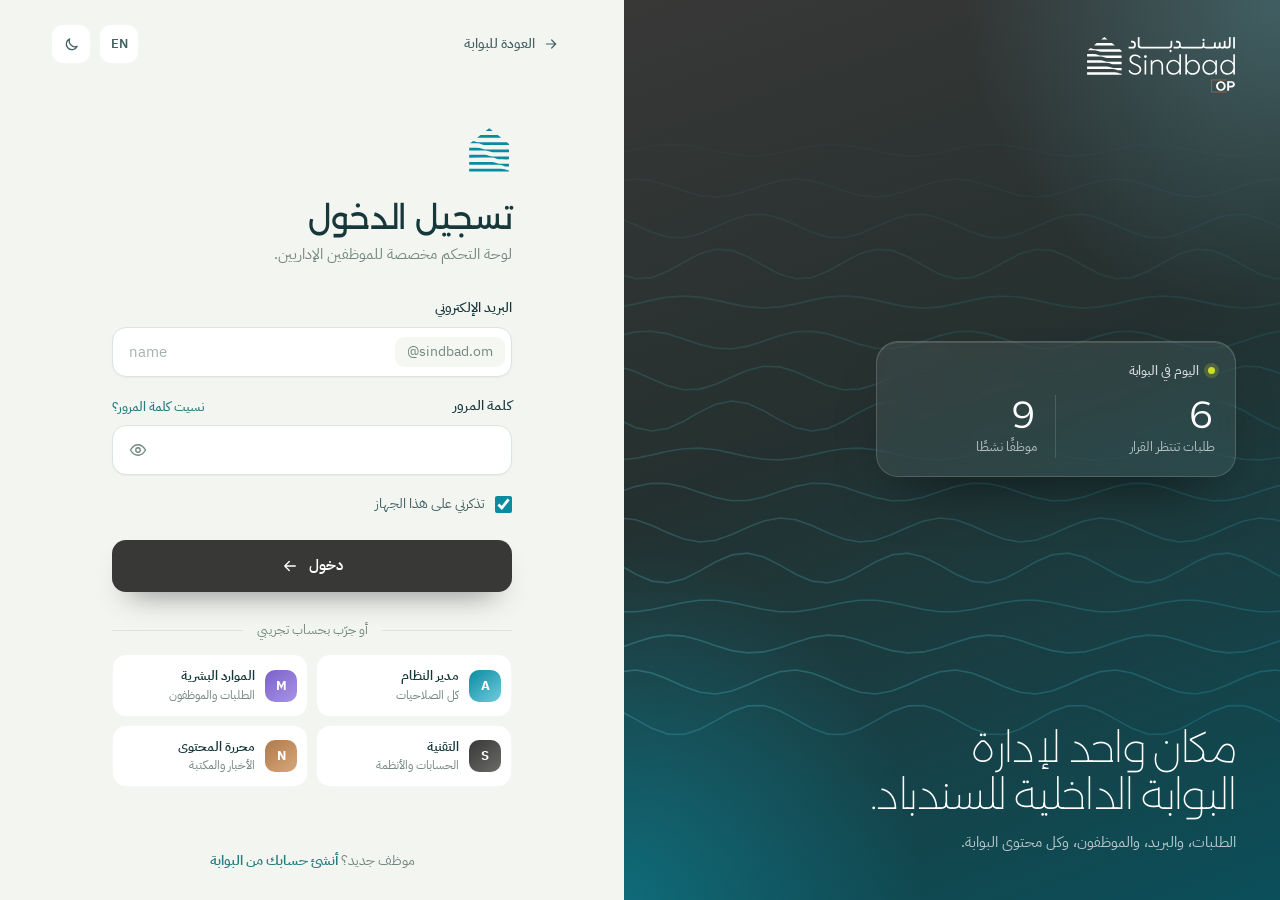
==== commit 0a159e05: "Add files via upload" ====
--- a/dashboard/index.html
+++ b/dashboard/index.html
@@ -11,6 +11,8 @@
 <link href="https://fonts.googleapis.com/css2?family=Alexandria:wght@200;300;400;500;600&family=IBM+Plex+Sans+Arabic:wght@300;400;500;600;700&display=swap" rel="stylesheet">
 <link rel="stylesheet" href="dashboard.css">
 <link rel="stylesheet" href="ux.css">
+<link rel="stylesheet" href="theme.css">
+<link rel="stylesheet" href="studio.css">
 <script>try{const t=localStorage.getItem("sbd_theme");if(t)document.documentElement.dataset.theme=t}catch(e){}</script>
 </head>
 <body>
--- a/dashboard/ux.css
+++ b/dashboard/ux.css
@@ -32,3 +32,47 @@
 .tile .ic{color:#fff}
 .srow .mv button svg{display:block}
 .demo2 button svg{flex-shrink:0}
+
+/* ===== Login v2: simpler card and form ===== */
+.lwrap{width:min(420px,100%);display:grid;gap:18px;animation:pop .4s ease-out}
+.lbox{width:100%;border-radius:20px;padding:32px;box-shadow:0 40px 80px -30px rgba(0,0,0,.6);animation:none}
+.lbox .lg{margin-bottom:28px}
+.lbox .lg .brand-logo{width:124px}
+.ltag{font-size:12px;font-weight:600;color:var(--soft-ink);background:var(--soft);padding:5px 11px;border-radius:999px}
+.lbox h1{margin:0 0 4px;font-weight:400;font-size:26px}
+.lbox>p{margin:0 0 24px;color:var(--muted);font-size:14px}
+.lbox .field{gap:7px;margin-bottom:16px}
+.lbox .field>label,.lbox .lrow label{font-size:13.5px;font-weight:500;color:var(--ink)}
+.lbox .inp{height:48px;border-radius:12px;font-size:15px;box-shadow:0 1px 2px rgba(8,52,59,.05)}
+.lbox .inp:hover{border-color:color-mix(in srgb,var(--sea) 40%,var(--line2))}
+.lbox .inp:focus{box-shadow:0 0 0 3px var(--ring)}
+.lbox .inpg.em .inp{text-align:left;padding:0 124px 0 14px}
+.lbox .inpg.em .suf{right:0;left:auto;height:28px;padding:0 14px;border-radius:0;background:none;border-left:1px solid var(--line);font-size:14px}
+[dir="rtl"] .lbox .inp.pw{padding-left:48px}
+[dir="ltr"] .lbox .inp.pw{padding-right:48px}
+.lbox .inpg .eye{position:absolute;top:50%;transform:translateY(-50%);inset-inline-end:6px;width:36px;height:36px;border-radius:9px;border:0;background:none;color:var(--muted);cursor:pointer;display:grid;place-items:center}
+.lbox .inpg .eye:hover{background:var(--surface2);color:var(--ink)}
+.lbox .inpg .eye svg{width:18px;height:18px;display:block}
+.lrow{display:flex;align-items:center;justify-content:space-between;gap:10px}
+.lnk{all:unset;cursor:pointer;font-size:13px;font-weight:500;color:var(--sea)}
+.lnk:hover{text-decoration:underline}
+.lnk:focus-visible{outline:2px solid var(--ring);border-radius:4px}
+.lrem{display:flex;align-items:center;gap:10px;font-size:13.5px;color:var(--ink2);margin:2px 0 22px;cursor:pointer}
+.lrem input{width:17px;height:17px;accent-color:var(--sea);margin:0}
+.lsub{width:100%;height:48px;border-radius:12px;font-size:15px;font-weight:600;justify-content:center;box-shadow:0 8px 18px -10px rgba(10,139,160,.7)}
+.lbox .demo2{margin-top:22px;border:1px solid var(--line);border-radius:12px;padding:12px 14px}
+.lbox .demo2 summary{cursor:pointer;list-style:none;display:flex;justify-content:space-between;align-items:center;font-size:13px;font-weight:500;color:var(--muted)}
+.lbox .demo2 summary::-webkit-details-marker{display:none}
+.lbox .demo2[open] summary svg{transform:rotate(180deg)}
+.lbox .demo2 .rows{margin-top:10px;gap:4px}
+.lbox .demo2 button{border:0;padding:8px;gap:10px}
+.lbox .demo2 button:hover{background:var(--soft)}
+.dav{width:30px;height:30px;border-radius:9px;background:var(--soft);color:var(--soft-ink);display:grid;place-items:center;font-weight:600;font-size:13px;flex-shrink:0}
+.dtx{display:grid;min-width:0;text-align:start}
+.dtx b{font-weight:600;font-size:13px}
+.lbox .demo2 .dtx .ltr{margin:0;font-size:12px;color:var(--muted);overflow:hidden;text-overflow:ellipsis;white-space:nowrap}
+.dnote{margin:8px 0 0!important;font-size:12px!important;color:var(--muted)}
+.lfoot{margin:0;text-align:center;font-size:13.5px;color:rgba(255,255,255,.72)}
+.lfoot a{color:var(--lime);font-weight:600;text-decoration:none}
+.lfoot a:hover{text-decoration:underline}
+@media (max-width:480px){.lbox{padding:24px 20px}}
--- a/dashboard/theme.css
+++ b/dashboard/theme.css
@@ -0,0 +1,351 @@
+/* Sindbad Dashboard — modern theme
+   Ideas borrowed (not the look): a colour band that holds the header and greeting and bleeds
+   behind the first row; pill navigation across the top; frosted cards; a narrative "insight"
+   card; dot-matrix and segmented-meter charts; one highlighted bar with a tooltip.
+   Identity: Sindbad Mini Brand Sheet — Sea #0A8BA0, Aqua #70CDDD, Lime #CFDD28, Charcoal #383837. */
+:root{
+  --bg:#F1F5F6;--surface:#FFFFFF;--surface2:#F3F6F7;--surface3:#E9EFF0;
+  --ink:#232626;--ink2:#454A4A;--muted:#737A7A;
+  --line:rgba(35,38,38,.08);--line2:rgba(35,38,38,.15);
+  --soft:rgba(10,139,160,.09);--soft-ink:#087386;--ring:rgba(10,139,160,.3);
+  --glass:rgba(255,255,255,.74);--glass-b:rgba(255,255,255,.85);
+  --band:linear-gradient(165deg,#383837 0%,#0B5F6C 38%,#0A8BA0 62%,#70CDDD 88%);
+  --cardsh:0 1px 1px rgba(35,38,38,.03),0 22px 44px -30px rgba(8,70,80,.35);
+  --r:24px;--ease:cubic-bezier(.22,.8,.22,1);
+}
+@media (prefers-color-scheme:dark){:root:not([data-theme="light"]){
+  --bg:#171918;--surface:#212423;--surface2:#282B2A;--surface3:#303332;--ink:#EEF2F1;--ink2:#CCD3D2;--muted:#98A1A0;
+  --line:rgba(255,255,255,.07);--line2:rgba(255,255,255,.13);--soft:rgba(112,205,221,.12);--soft-ink:#8ED9E6;
+  --glass:rgba(33,36,35,.78);--glass-b:rgba(255,255,255,.06);--band:linear-gradient(165deg,#1D1F1E 0%,#0B4C57 45%,#0A7F92 75%,#2C8E9C 100%);
+  --cardsh:0 22px 44px -30px rgba(0,0,0,.7)}}
+:root[data-theme="dark"]{
+  --bg:#171918;--surface:#212423;--surface2:#282B2A;--surface3:#303332;--ink:#EEF2F1;--ink2:#CCD3D2;--muted:#98A1A0;
+  --line:rgba(255,255,255,.07);--line2:rgba(255,255,255,.13);--soft:rgba(112,205,221,.12);--soft-ink:#8ED9E6;
+  --glass:rgba(33,36,35,.78);--glass-b:rgba(255,255,255,.06);--band:linear-gradient(165deg,#1D1F1E 0%,#0B4C57 45%,#0A7F92 75%,#2C8E9C 100%);
+  --cardsh:0 22px 44px -30px rgba(0,0,0,.7)}
+
+/* ---------- layout: no rail on desktop; it becomes a drawer ---------- */
+.app,.app.mini{grid-template-columns:minmax(0,1fr)}
+.side{position:fixed;inset-block:0;inset-inline-start:0;width:290px;z-index:78;transform:translateX(-105%);transition:transform .4s var(--ease);
+  background:linear-gradient(180deg,#3B3B3A,#262726);box-shadow:0 30px 60px -20px rgba(0,0,0,.5)}
+[dir="rtl"] .side{transform:translateX(105%)}
+.app.open .side{transform:none}
+.side .ni.on{background:rgba(255,255,255,.1);color:#fff}
+.side .ni.on svg{color:#CFDD28}
+.side .ni em{background:#CFDD28;color:#232626}
+.ib.mini{display:none!important}
+
+/* ---------- the band ---------- */
+.main{position:relative;isolation:isolate;min-height:100vh}
+.main::before{content:"";position:absolute;inset:0 0 auto 0;height:430px;z-index:-1;pointer-events:none;background:var(--band);
+  -webkit-mask-image:linear-gradient(180deg,#000 0%,#000 55%,transparent 100%);mask-image:linear-gradient(180deg,#000 0%,#000 55%,transparent 100%)}
+.main::after{content:"";position:absolute;inset:0 0 auto 0;height:430px;z-index:-1;pointer-events:none;
+  background:radial-gradient(60% 70% at 85% 0%,rgba(207,221,40,.10),transparent 60%),repeating-linear-gradient(180deg,rgba(255,255,255,.05) 0 3px,transparent 3px 16px);
+  -webkit-mask-image:linear-gradient(180deg,#000 0%,transparent 75%);mask-image:linear-gradient(180deg,#000 0%,transparent 75%)}
+.app[data-view="overview"] .main::before{height:520px}
+.app[data-view="overview"] .main::after{height:520px}
+
+/* ---------- header ---------- */
+.top{position:relative;height:auto;display:block;padding:0;background:none!important;border:0!important;backdrop-filter:none;-webkit-backdrop-filter:none;color:#fff}
+.tbar{position:sticky;top:0;z-index:30;display:flex;align-items:center;gap:14px;padding:18px 32px}
+.tlogo{display:block;flex-shrink:0}
+.tlogo .brand-logo{width:124px;aspect-ratio:222/84;display:block}
+.tlogo .brand-logo img{width:100%;height:100%;object-fit:contain}
+.tnav{flex:1;display:flex;justify-content:center;flex-wrap:wrap;gap:8px}
+.npill{all:unset;box-sizing:border-box;cursor:pointer;display:inline-flex;align-items:center;gap:8px;height:42px;padding:0 16px;border-radius:999px;font-size:13.5px;font-weight:500;color:rgba(255,255,255,.86);
+  background:rgba(255,255,255,.08);border:1px solid rgba(255,255,255,.14);-webkit-backdrop-filter:blur(10px);backdrop-filter:blur(10px);transition:background .25s var(--ease),color .25s,border-color .25s}
+.npill svg{width:17px;height:17px;display:block;flex-shrink:0}
+.npill .chev{width:14px;height:14px;opacity:.7;transition:transform .25s var(--ease)}
+.npill:hover{background:rgba(255,255,255,.16);color:#fff}
+.npill.on{background:rgba(255,255,255,.22);border-color:rgba(255,255,255,.34);color:#fff;font-weight:600;box-shadow:inset 0 1px 0 rgba(255,255,255,.25)}
+.npill em{font-style:normal;min-width:20px;height:20px;padding:0 6px;border-radius:999px;background:#CFDD28;color:#232626;font-size:11px;font-weight:700;display:grid;place-items:center}
+.npill:focus-visible{outline:3px solid rgba(207,221,40,.7);outline-offset:2px}
+.tdd{position:relative}
+.tdd.open .chev{transform:rotate(180deg)}
+.tddm{position:absolute;top:calc(100% + 10px);inset-inline-start:50%;translate:50% 0;min-width:230px;padding:8px;border-radius:20px;background:var(--surface);border:1px solid var(--line);color:var(--ink);
+  box-shadow:0 30px 60px -24px rgba(8,50,58,.45);display:grid;gap:2px;opacity:0;pointer-events:none;transform:translateY(-6px);transition:opacity .2s,transform .25s var(--ease);z-index:40}
+[dir="ltr"] .tddm{translate:-50% 0}
+.tdd.open .tddm{opacity:1;pointer-events:auto;transform:none}
+.tdi{all:unset;box-sizing:border-box;cursor:pointer;display:flex;align-items:center;gap:12px;padding:10px 12px;border-radius:13px;font-size:13.5px}
+.tdi svg{width:17px;height:17px;color:var(--muted)}
+.tdi:hover{background:var(--surface2)}
+.tdi.on{background:var(--soft);color:var(--soft-ink);font-weight:600}
+.tdi.on svg{color:var(--soft-ink)}
+.tact{display:flex;align-items:center;gap:8px;flex-shrink:0}
+.top .ib{width:42px;height:42px;border-radius:50%;background:rgba(255,255,255,.08);border:1px solid rgba(255,255,255,.16);color:#fff;-webkit-backdrop-filter:blur(10px);backdrop-filter:blur(10px)}
+.top .ib:hover{background:rgba(255,255,255,.18)}
+.top .ib .dot{box-shadow:0 0 0 2px #0A8BA0}
+.top .ib.menu{display:none}
+.tme{position:relative}
+.tav{all:unset;cursor:pointer;display:grid;border-radius:50%;box-shadow:0 0 0 2px rgba(255,255,255,.5)}
+.tav:focus-visible{outline:3px solid rgba(207,221,40,.7);outline-offset:2px}
+.tmenu{position:absolute;top:calc(100% + 12px);inset-inline-end:0;width:260px;padding:8px;border-radius:20px;background:var(--surface);color:var(--ink);border:1px solid var(--line);box-shadow:0 30px 60px -24px rgba(8,50,58,.45);z-index:40}
+.tmh{display:flex;align-items:center;gap:12px;padding:10px 10px 14px;border-bottom:1px solid var(--line);margin-bottom:6px}
+.tmh b{display:block;font-size:14px}.tmh small{display:block;font-size:12px;color:var(--muted)}
+.tmi{all:unset;box-sizing:border-box;cursor:pointer;width:100%;display:flex;align-items:center;gap:12px;padding:10px 12px;border-radius:13px;font-size:13.5px;color:var(--ink)}
+.tmi svg{width:17px;height:17px;color:var(--muted)}
+.tmi:hover{background:var(--surface2)}
+.tmi.out{color:#C4353B}.tmi.out svg{color:#C4353B}
+.top .ttl{padding:14px 32px 6px;color:#fff}
+.top .crumb{color:rgba(255,255,255,.7)}
+.top h1{color:#fff;font-weight:300;font-size:30px}
+.app[data-view="overview"] .top .ttl{display:none}
+.top.sc .tbar{background:color-mix(in srgb,#0A6B7A 78%,transparent);-webkit-backdrop-filter:blur(16px) saturate(1.3);backdrop-filter:blur(16px) saturate(1.3);box-shadow:0 10px 30px -18px rgba(0,0,0,.5)}
+.content{padding:10px 32px 56px}
+
+/* page-level bits that now sit on the band */
+.content>.pgh p,.content>.ph p{color:rgba(255,255,255,.82)}
+
+/* ---------- cards ---------- */
+.card{background:var(--glass);border:1px solid var(--glass-b);border-radius:var(--r);box-shadow:var(--cardsh);-webkit-backdrop-filter:blur(20px) saturate(1.2);backdrop-filter:blur(20px) saturate(1.2)}
+.btn.p{background:#0A8BA0;border-color:#0A8BA0}.btn.p:hover{background:#087C8F}
+
+/* ---------- overview ---------- */
+.ov-head{display:flex;align-items:flex-end;justify-content:space-between;gap:24px;flex-wrap:wrap;color:#fff;padding:12px 0 30px}
+.ov-head h2{margin:0 0 10px;font-family:var(--display);font-weight:300;font-size:clamp(34px,3.6vw,52px);line-height:1.1;color:#fff;letter-spacing:-.02em}
+.ov-head p{margin:0;max-width:56ch;font-size:15.5px;line-height:1.7;color:rgba(255,255,255,.82)}
+.ov-acts{display:flex;gap:10px;flex-wrap:wrap}
+.obtn,.wbtn,.chipbtn{all:unset;box-sizing:border-box;cursor:pointer;display:inline-flex;align-items:center;justify-content:center;gap:9px;height:46px;padding:0 22px;border-radius:999px;font-size:14px;font-weight:600;transition:background .2s,transform .2s var(--ease),box-shadow .2s}
+.obtn{color:#fff;border:1px solid rgba(255,255,255,.55);background:rgba(255,255,255,.06)}
+.obtn:hover{background:rgba(255,255,255,.16)}
+.wbtn{background:#fff;color:#0B5F6C;box-shadow:0 14px 30px -16px rgba(0,0,0,.45)}
+.wbtn:hover{transform:translateY(-1px)}
+.obtn svg,.wbtn svg{width:17px;height:17px}
+.chipbtn{height:36px;padding:0 14px;font-size:12.5px;background:var(--surface);color:var(--ink);border:1px solid var(--line2)}
+.chipbtn:hover{background:var(--surface2)}
+.obtn:focus-visible,.wbtn:focus-visible,.chipbtn:focus-visible{outline:3px solid rgba(207,221,40,.7);outline-offset:2px}
+
+.bento{display:grid;grid-template-columns:repeat(12,minmax(0,1fr));gap:18px}
+.obx{grid-column:span 4;min-width:0;padding:22px;border-radius:var(--r);background:var(--glass);border:1px solid var(--glass-b);box-shadow:var(--cardsh);
+  -webkit-backdrop-filter:blur(22px) saturate(1.25);backdrop-filter:blur(22px) saturate(1.25);position:relative;overflow:hidden}
+.obx.s12{grid-column:span 12}.obx.s6{grid-column:span 6}.obx.s4{grid-column:span 4}
+@media (max-width:1200px){.obx.s4{grid-column:span 6}.obx.s4:nth-child(3n){grid-column:span 12}}
+@media (max-width:820px){.bento>.obx{grid-column:1/-1!important}}
+.oth{display:flex;justify-content:space-between;align-items:flex-start;gap:12px;margin-bottom:18px}
+.oth h3{margin:0;font-size:16px;font-weight:500}
+.oth p{margin:3px 0 0;font-size:12.5px;color:var(--muted)}
+.lk{all:unset;cursor:pointer;flex-shrink:0;font-size:13px;font-weight:600;color:var(--soft-ink);padding:6px 10px;border-radius:10px}
+.lk:hover{background:var(--soft)}
+.lk:focus-visible{outline:3px solid var(--ring)}
+
+/* metric card with smooth cumulative curve */
+.omh{display:flex;align-items:center;gap:12px}
+.omh h3{margin:0;font-size:15px;font-weight:500}
+.omi{width:46px;height:46px;border-radius:15px;display:grid;place-items:center;background:var(--soft);color:var(--sea)}
+.omi svg{width:20px;height:20px;display:block}
+.omb{display:grid;grid-template-columns:auto minmax(0,1fr);align-items:end;gap:16px;margin-top:22px}
+.big{display:block;font-family:var(--display);font-weight:300;font-size:56px;line-height:1;letter-spacing:-.03em;color:var(--ink)}
+.dlt{margin-top:10px;font-size:12.5px}
+.ocv{position:relative;height:130px}
+.curve{width:100%;height:100%;display:block;overflow:visible}
+.curve .vg{stroke:var(--line);stroke-width:1}
+.cvdot{position:absolute;left:var(--x);top:var(--y);width:12px;height:12px;margin:-6px 0 0 -6px;border-radius:50%;background:#0A8BA0;box-shadow:0 0 0 5px rgba(10,139,160,.18),0 0 0 10px rgba(10,139,160,.08)}
+.view-enter .cvl{stroke-dasharray:1;stroke-dashoffset:1;animation:draw 1.4s var(--ease) .2s forwards}
+.view-enter .cvdot{animation:popIn .5s var(--ease) 1.3s both}
+@keyframes draw{to{stroke-dashoffset:0}}
+@keyframes popIn{from{transform:scale(0)}to{transform:scale(1)}}
+
+/* dot matrix */
+.mid{display:block;margin-top:4px;font-family:var(--display);font-weight:300;font-size:30px;line-height:1.1;color:var(--ink)}
+.mid small{font-family:var(--body);font-size:12.5px;color:var(--muted);font-weight:400}
+.b-dots .oth p{margin:0}
+.dots{display:grid;grid-template-columns:repeat(var(--c),minmax(0,1fr));gap:3px;direction:ltr}
+[dir="rtl"] .dots{direction:rtl}
+.dc{display:grid;gap:3px}
+.dc i{display:block;aspect-ratio:1;border-radius:50%;background:var(--surface3)}
+.dc i.f{background:#8CD3DF}
+.dc i.t{background:#0A8BA0}
+.view-enter .dc i.f,.view-enter .dc i.t{animation:dotIn .5s var(--ease) both;animation-delay:calc(var(--d,0) * 1ms)}
+.dax{position:relative;height:18px;margin-top:10px;font-size:11px;color:var(--muted)}
+.dax span{position:absolute;inset-inline-start:calc(var(--i) / 29 * 100%);translate:50% 0;white-space:nowrap}
+[dir="ltr"] .dax span{translate:-50% 0}
+.dax span:first-child{translate:0 0}.dax span:last-child{translate:0 0;inset-inline-start:auto;inset-inline-end:0}
+@keyframes dotIn{from{transform:scale(0)}to{transform:scale(1)}}
+
+/* insight card */
+.b-insight{display:flex;flex-direction:column;color:#fff;border:0;background:linear-gradient(150deg,#383837 0%,#0B5F6C 45%,#0A8BA0 78%,#70CDDD 120%)}
+.b-insight .ig{position:absolute;inset:auto -30% -45% auto;width:80%;aspect-ratio:1;border-radius:50%;background:radial-gradient(circle,rgba(112,205,221,.55),transparent 65%);pointer-events:none}
+[dir="rtl"] .b-insight .ig{inset:auto auto -45% -30%}
+.b-insight::after{content:"";position:absolute;inset:0;pointer-events:none;background:repeating-linear-gradient(180deg,rgba(255,255,255,.05) 0 3px,transparent 3px 15px);-webkit-mask-image:linear-gradient(200deg,transparent 30%,#000);mask-image:linear-gradient(200deg,transparent 30%,#000)}
+.b-insight h3{position:relative;margin:4px 0 12px;font-family:var(--display);font-weight:400;font-size:24px;line-height:1.3;color:#fff}
+.b-insight p{position:relative;margin:0;font-size:14px;line-height:1.75;color:rgba(255,255,255,.82);max-width:42ch}
+.b-insight .ia{position:relative;margin-top:auto;padding-top:22px}
+.b-insight .wbtn{height:42px;padding:0 20px;font-size:13.5px}
+
+/* segmented meters */
+.mxl{display:grid;gap:8px}
+.mx{display:grid;grid-template-columns:minmax(0,1fr) auto 42px;align-items:center;gap:14px;padding:12px 14px;border-radius:16px;background:var(--surface2)}
+.mxt b{display:block;font-size:14px;font-weight:600}
+.mxt small{display:block;font-size:12px;color:var(--muted)}
+.ometer{display:flex;gap:3px}
+.ometer i{width:6px;height:20px;border-radius:3px;background:var(--surface3)}
+.ometer i.on{background:#0A8BA0}
+.ometer i.on:last-of-type{background:#0A8BA0}
+.pc{font-size:13px;font-weight:600;text-align:end}
+
+/* queue list */
+.b-queue{display:flex;flex-direction:column}
+.qlist{display:grid;gap:8px;align-content:start}
+.qi{all:unset;box-sizing:border-box;cursor:pointer;display:grid;grid-template-columns:40px minmax(0,1fr) auto;gap:12px;align-items:center;padding:10px 12px;border-radius:16px;background:var(--surface2);transition:background .2s}
+.qi:hover{background:var(--soft)}
+.qi:focus-visible{outline:3px solid var(--ring)}
+.qt{display:grid;min-width:0}
+.qt b{font-size:14px;font-weight:600;white-space:nowrap;overflow:hidden;text-overflow:ellipsis}
+.qt small{font-size:12px;color:var(--muted);white-space:nowrap;overflow:hidden;text-overflow:ellipsis}
+.age{font-size:11.5px;font-weight:600;padding:4px 10px;border-radius:999px;white-space:nowrap}
+.age.new{background:var(--soft);color:var(--soft-ink)}
+.age.warm{background:rgba(201,138,18,.13);color:#9A6807}
+.age.hot{background:rgba(217,59,65,.11);color:#BF3036}
+
+/* bars with one highlighted (hatched) */
+.obars{display:flex;align-items:flex-end;gap:10px;height:220px;padding-top:34px}
+.obar{flex:1;min-width:0;height:100%;display:flex;flex-direction:column;gap:8px}
+.obt{flex:1;display:flex;align-items:flex-end}
+.obt i{position:relative;display:block;width:100%;border-radius:12px;background:var(--surface3);transition:height .8s var(--ease)}
+.obar:nth-child(2) .obt i{background:#CFE9EE}
+.obar.hi .obt i{background:repeating-linear-gradient(135deg,#0A8BA0 0 3px,#3FAFC1 3px 7px)}
+.otip{position:absolute;bottom:calc(100% + 10px);left:50%;translate:-50% 0;white-space:nowrap;font-style:normal;font-size:11.5px;font-weight:600;color:#fff;background:#383837;padding:5px 10px;border-radius:9px;box-shadow:0 8px 18px -8px rgba(0,0,0,.5)}
+.otip::after{content:"";position:absolute;top:100%;left:50%;margin-left:-5px;border:5px solid transparent;border-top-color:#383837}
+.obl{font-size:11.5px;color:var(--muted);text-align:center;white-space:nowrap;overflow:hidden;text-overflow:ellipsis}
+.view-enter .obt i{animation:grow .9s var(--ease) both}
+@keyframes grow{from{transform:scaleY(0);transform-origin:bottom}to{transform:scaleY(1);transform-origin:bottom}}
+
+/* rows (messages) */
+.orows{display:grid;gap:8px}
+.orw{display:grid;grid-template-columns:38px minmax(0,1fr) auto;gap:12px;align-items:center;padding:10px 12px;border-radius:16px;background:var(--surface2);cursor:pointer;transition:background .2s}
+.orw:hover{background:var(--soft)}
+.orw .t b{display:block;font-size:13.5px;font-weight:600;white-space:nowrap;overflow:hidden;text-overflow:ellipsis}
+.orw .t small{display:block;font-size:12px;color:var(--muted);white-space:nowrap;overflow:hidden;text-overflow:ellipsis}
+.ud{display:inline-block;width:7px;height:7px;border-radius:50%;background:#0A8BA0;margin-inline-end:7px;vertical-align:middle}
+.b-content .tiles{grid-template-columns:repeat(6,minmax(0,1fr));gap:10px}
+.b-content .tile{background:var(--surface2);border:0;border-radius:18px;padding:16px;gap:10px}
+.b-content .tile:hover{background:var(--soft)}
+.b-content .tile b{font-size:28px;font-weight:300}
+.tile .ic{color:#fff;border-radius:12px}
+@media (max-width:900px){.b-content .tiles{grid-template-columns:repeat(3,minmax(0,1fr))}}
+
+/* ---------- responsive header ---------- */
+@media (max-width:1180px){
+  .tnav{display:none}
+  .top .ib.menu{display:grid}
+  .tbar{justify-content:space-between}
+  .tact{margin-inline-start:auto}
+}
+@media (max-width:720px){
+  .tbar{padding:14px 16px;gap:8px}
+  .tlogo .brand-logo{width:104px}
+  .tact .ib[data-lang],.tact .ib[data-themebtn]{display:none}
+  .top .ttl{padding:8px 16px 4px}
+  .content{padding:6px 16px 40px}
+  .ov-head{padding:6px 0 22px}
+  .ov-acts{width:100%}.ov-acts>*{flex:1}
+  .omb{grid-template-columns:1fr}.ocv{height:110px}
+  .big{font-size:48px}
+  .ometer i{width:4px}
+}
+
+@media (prefers-reduced-motion:reduce){.view-enter .cvl,.view-enter .cvdot,.view-enter .dc i,.view-enter .obt i{animation:none!important;stroke-dasharray:none!important}}
+.mbx .btn.p{min-height:44px;flex-shrink:0}
+.obt{position:relative}
+.obt i{position:absolute;bottom:0;inset-inline:0}
+:root[data-theme="dark"] .obar:nth-child(2) .obt i{background:rgba(112,205,221,.35)}
+@media (prefers-color-scheme:dark){:root:not([data-theme="light"]) .obar:nth-child(2) .obt i{background:rgba(112,205,221,.35)}}
+
+/* ===================== Sign in ===================== */
+.signin{min-height:100vh;min-height:100dvh;display:grid;grid-template-columns:minmax(0,1.05fr) minmax(0,1fr);overflow-x:hidden;background:var(--bg)}
+/* brand side */
+.sg-art{position:relative;overflow:hidden;isolation:isolate;display:flex;flex-direction:column;justify-content:space-between;gap:28px;padding:36px 44px 44px;color:#fff;
+  background:radial-gradient(80% 60% at 100% 0%,rgba(112,205,221,.28),transparent 60%),radial-gradient(70% 60% at 0% 100%,rgba(10,139,160,.55),transparent 65%),linear-gradient(160deg,#383837 0%,#24302F 45%,#0B4F5A 100%)}
+.sg-w{position:absolute;inset:0;width:100%;height:100%;z-index:-1;-webkit-mask-image:linear-gradient(180deg,transparent 0%,#000 30%,#000 75%,transparent 100%);mask-image:linear-gradient(180deg,transparent 0%,#000 30%,#000 75%,transparent 100%)}
+.sg-w path{fill:none;stroke:url(#sgG);stroke-width:1.6;stroke-linecap:round;opacity:calc(.07 + var(--i) * .018);stroke-dasharray:1;stroke-dashoffset:1;
+  animation:sgDraw 1.8s var(--ease) calc(var(--i) * 60ms) forwards,sgDrift calc(26s + var(--i) * 2s) linear infinite}
+.sg-w path:nth-child(even){animation-direction:normal,reverse}
+@keyframes sgDraw{to{stroke-dashoffset:0}}
+@keyframes sgDrift{to{transform:translateX(-320px)}}
+.sg-top .brand-logo{display:block;width:150px;aspect-ratio:222/84}
+.sg-top .brand-logo img{width:100%;height:100%;object-fit:contain}
+.sg-card{align-self:flex-start;width:min(360px,100%);padding:18px 20px;border-radius:22px;background:rgba(255,255,255,.08);border:1px solid rgba(255,255,255,.16);
+  -webkit-backdrop-filter:blur(18px) saturate(1.3);backdrop-filter:blur(18px) saturate(1.3);box-shadow:inset 0 1px 0 rgba(255,255,255,.12),0 30px 60px -30px rgba(0,0,0,.6);animation:sgUp .8s var(--ease) .5s both}
+.sg-ch{display:flex;align-items:center;gap:9px;font-size:13px;font-weight:500;color:rgba(255,255,255,.8)}
+.sg-dot{width:7px;height:7px;border-radius:50%;background:#CFDD28;box-shadow:0 0 0 4px rgba(207,221,40,.2)}
+.sg-stats{display:grid;grid-template-columns:1fr 1fr;margin-top:14px}
+.sg-stats>div{display:grid;gap:2px}
+.sg-stats>div+div{border-inline-start:1px solid rgba(255,255,255,.14);padding-inline-start:18px}
+.sg-stats b{font-family:var(--display);font-weight:300;font-size:38px;line-height:1.05;color:#fff}
+.sg-stats span{font-size:12.5px;color:rgba(255,255,255,.65)}
+.sg-copy h2{margin:0 0 12px;max-width:15ch;font-family:var(--display);font-weight:200;font-size:clamp(32px,3.2vw,48px);line-height:1.15;color:#fff;letter-spacing:-.015em}
+.sg-copy p{margin:0;max-width:40ch;font-size:15px;line-height:1.7;color:rgba(255,255,255,.7)}
+@keyframes sgUp{from{opacity:0;transform:translateY(14px)}to{opacity:1;transform:none}}
+/* form side */
+.sg-pane{display:flex;flex-direction:column;min-width:0;padding:24px clamp(20px,4vw,56px) 28px;background:var(--bg)}
+.sg-bar{display:flex;align-items:center;justify-content:space-between;gap:12px}
+.sg-back{display:inline-flex;align-items:center;gap:8px;height:40px;padding:0 14px;border-radius:12px;color:var(--ink2);font-size:13.5px;font-weight:500;text-decoration:none;transition:background .2s}
+.sg-back svg{width:16px;height:16px}
+.sg-back:hover{background:var(--surface3)}
+.sg-tools{display:flex;gap:8px}
+.sg-ib{all:unset;box-sizing:border-box;cursor:pointer;width:40px;height:40px;border-radius:12px;display:grid;place-items:center;font-size:13px;font-weight:600;color:var(--ink2);background:var(--surface);border:1px solid var(--line)}
+.sg-ib svg{width:17px;height:17px;display:block}
+.sg-ib:hover{background:var(--surface2)}
+.sg-ib:focus-visible,.sg-back:focus-visible{outline:3px solid var(--ring);outline-offset:2px}
+.sg-form{width:min(400px,100%);margin:auto;padding:36px 0;animation:sgUp .6s var(--ease) both}
+.sg-sym{width:46px;height:46px;display:block;margin-bottom:26px}
+.sg-form h1{margin:0 0 6px;font-family:var(--display);font-weight:400;font-size:32px;line-height:1.2;color:var(--ink)}
+.sg-sub{margin:0 0 30px;font-size:14.5px;color:var(--muted)}
+.sg-f{display:grid;gap:8px;margin-bottom:18px}
+.sg-l{font-size:13.5px;font-weight:500;color:var(--ink)}
+.sg-lr{display:flex;align-items:center;justify-content:space-between;gap:10px}
+.sg-link{all:unset;cursor:pointer;font-size:13px;font-weight:500;color:var(--soft-ink)}
+.sg-link:hover{text-decoration:underline}
+.sg-link:focus-visible{outline:2px solid var(--ring);border-radius:4px}
+.sg-in{position:relative;display:flex;align-items:center;height:50px;border-radius:14px;background:var(--surface);border:1px solid var(--line2);box-shadow:0 1px 2px rgba(35,38,38,.04);transition:border-color .15s,box-shadow .15s}
+.sg-in:hover{border-color:color-mix(in srgb,#0A8BA0 40%,var(--line2))}
+.sg-in:focus-within{border-color:#0A8BA0;box-shadow:0 0 0 4px var(--ring)}
+.sg-in input{all:unset;box-sizing:border-box;flex:1;min-width:0;height:100%;padding:0 16px;font-size:15px;color:var(--ink);direction:ltr;text-align:left}
+.sg-in input::placeholder{color:color-mix(in srgb,var(--muted) 65%,transparent)}
+.sg-em em{font-style:normal;flex-shrink:0;height:30px;display:flex;align-items:center;margin-inline-end:6px;padding:0 12px;border-radius:9px;background:var(--surface2);color:var(--muted);font-size:13.5px}
+.sg-eye{all:unset;cursor:pointer;flex-shrink:0;width:38px;height:38px;margin-inline-end:6px;border-radius:10px;display:grid;place-items:center;color:var(--muted)}
+.sg-eye svg{width:18px;height:18px;display:block}
+.sg-eye:hover{background:var(--surface2);color:var(--ink)}
+.sg-eye:focus-visible{outline:2px solid var(--ring)}
+.sg-rem{display:flex;align-items:center;gap:10px;margin:2px 0 24px;font-size:13.5px;color:var(--ink2);cursor:pointer}
+.sg-rem input{width:17px;height:17px;margin:0;accent-color:#0A8BA0}
+.sg-go{all:unset;box-sizing:border-box;cursor:pointer;width:100%;height:52px;border-radius:14px;display:flex;align-items:center;justify-content:center;gap:10px;background:#383837;color:#fff;font-size:15px;font-weight:600;
+  box-shadow:0 16px 30px -18px rgba(35,38,38,.8);transition:background .25s var(--ease),transform .2s var(--ease)}
+.sg-go svg{width:18px;height:18px;transition:transform .25s var(--ease)}
+.sg-go:hover{background:#0A8BA0}
+[dir="rtl"] .sg-go:hover svg{transform:translateX(-3px)}[dir="ltr"] .sg-go:hover svg{transform:translateX(3px)}
+.sg-go:active{transform:scale(.99)}
+.sg-go:focus-visible{outline:3px solid var(--ring);outline-offset:3px}
+.sg-go:disabled{opacity:.6;cursor:progress}
+.sg-or{display:flex;align-items:center;gap:14px;margin:28px 0 14px;font-size:12.5px;color:var(--muted)}
+.sg-or::before,.sg-or::after{content:"";flex:1;height:1px;background:var(--line2)}
+.sg-demo{display:grid;grid-template-columns:1fr 1fr;gap:8px}
+.sg-demo button{all:unset;box-sizing:border-box;cursor:pointer;display:flex;align-items:center;gap:10px;min-width:0;padding:10px;border-radius:14px;background:var(--surface);border:1px solid var(--line);transition:border-color .2s,background .2s,transform .2s var(--ease)}
+.sg-demo button:hover{border-color:color-mix(in srgb,#0A8BA0 45%,transparent);background:var(--soft);transform:translateY(-1px)}
+.sg-demo button:focus-visible{outline:3px solid var(--ring)}
+.sg-av{width:32px;height:32px;flex-shrink:0;border-radius:10px;display:grid;place-items:center;font-size:13px;font-weight:700;color:#fff;background:linear-gradient(140deg,#0A8BA0,#70CDDD)}
+.sg-demo button:nth-child(2) .sg-av{background:linear-gradient(140deg,#7B61C9,#A894E6)}
+.sg-demo button:nth-child(3) .sg-av{background:linear-gradient(140deg,#383837,#6B6B69)}
+.sg-demo button:nth-child(4) .sg-av{background:linear-gradient(140deg,#B07A4A,#D6A77C)}
+.sg-dt{display:grid;min-width:0}
+.sg-dt b{font-size:13px;font-weight:600;color:var(--ink);white-space:nowrap;overflow:hidden;text-overflow:ellipsis}
+.sg-dt small{font-size:11.5px;color:var(--muted);white-space:nowrap;overflow:hidden;text-overflow:ellipsis}
+.sg-foot{margin:0;text-align:center;font-size:13.5px;color:var(--muted)}
+.sg-foot a{color:var(--soft-ink);font-weight:600}
+.signin .ferr{margin-bottom:16px}
+@media (max-width:960px){
+  .signin{grid-template-columns:minmax(0,1fr)}
+  .sg-art{min-height:250px;padding:22px 20px 24px;justify-content:space-between}
+  .sg-card{display:none}
+  .sg-copy h2{font-size:26px;max-width:22ch;margin-bottom:6px}
+  .sg-copy p{font-size:13.5px}
+  .sg-top .brand-logo{width:118px}
+  .sg-form{padding:24px 0 28px}
+  .sg-sym{display:none}
+}
+@media (max-width:420px){.sg-demo{grid-template-columns:1fr}}
+@media (prefers-reduced-motion:reduce){.sg-w path{animation:none;stroke-dasharray:none}.sg-card,.sg-form{animation:none}}
+.sg-in input{width:100%}
+.sg-f,.sg-in{min-width:0}
+:root[data-theme="dark"] .sg-go{background:#0A8BA0}:root[data-theme="dark"] .sg-go:hover{background:#0C9BB2}
+@media (prefers-color-scheme:dark){:root:not([data-theme="light"]) .sg-go{background:#0A8BA0}}
--- a/dashboard/studio.css
+++ b/dashboard/studio.css
@@ -0,0 +1,23 @@
+/* Sindbad workspace: calm surfaces, clear priorities, and a stronger brand anchor. */
+:root{--bg:#f3f5f1;--surface:#fff;--surface2:#f5f7f3;--surface3:#e8eee8;--ink:#17383a;--ink2:#426264;--muted:#738782;--line:#dfe7e160;--line2:#dbe4dd;--soft:#e9f3ef;--soft-ink:#277c80;--r:20px;--cardsh:0 2px 5px #0a353203;--glass:var(--surface);--glass-b:var(--line2)}
+:root[data-theme=dark]{--bg:#122024;--surface:#1a2c30;--surface2:#203338;--surface3:#2b4246;--ink:#eaf3ee;--ink2:#c0d3cd;--muted:#99b2ad;--line:#ffffff0c;--line2:#ffffff12;--soft:#24484a;--soft-ink:#83d0ce;--glass:var(--surface);--glass-b:var(--line2)}
+@media(prefers-color-scheme:dark){:root:not([data-theme=light]){--bg:#122024;--surface:#1a2c30;--surface2:#203338;--surface3:#2b4246;--ink:#eaf3ee;--ink2:#c0d3cd;--muted:#99b2ad;--line:#ffffff0c;--line2:#ffffff12;--soft:#24484a;--soft-ink:#83d0ce;--glass:var(--surface);--glass-b:var(--line2)}}
+body{background:var(--bg)}.main::before,.main::after{display:none}.app .main{min-width:0}.top .tbar{background:#083b42;padding:16px 32px;min-height:82px;gap:22px}.top.sc .tbar{background:#083b42;box-shadow:none}.tlogo .brand-logo{width:119px}.tnav{gap:4px;justify-content:center;flex-wrap:nowrap}.npill{border:0;border-radius:10px;background:transparent;backdrop-filter:none;font-size:12px;padding:0 13px;height:39px;color:#bbd6d5;white-space:nowrap}.npill:hover{background:#ffffff0c}.npill.on{background:#ffffff12;box-shadow:none;color:#fff;font-weight:500}.npill.on:after{content:"";width:5px;height:5px;border-radius:50%;background:#cfdd28}.npill.on em{display:none}.npill em{font-size:10px;min-width:17px;height:17px;padding:0 5px;background:#cfdd28;color:#143b3a}.npill svg{width:15px;height:15px}.tact{gap:7px}.top .ib{border-color:#ffffff18;background:transparent;width:36px;height:36px;border-radius:11px;backdrop-filter:none}.tav{box-shadow:none}.tme .av{border:1px solid #ffffff30}.tddm{border-radius:16px;box-shadow:0 20px 40px #032a3920}.tdd:not(.open) .tddm{visibility:hidden}.tmenu{border-radius:16px}.tmenu[hidden]{display:none}.top .ttl{padding:28px 32px 8px;color:var(--ink)}.top .ttl h1{color:var(--ink);font-size:28px;font-weight:400}.top .crumb{color:var(--muted)}.content{padding:14px 32px 48px;max-width:1480px}.content>.ph p,.content>.pgh p{color:var(--muted)}.side{background:#083b42;visibility:hidden}.app.open .side{visibility:visible}.side .tag{background:#ffffff0c;color:#cfdd28}.card{box-shadow:var(--cardsh);backdrop-filter:none;border-color:var(--line2);border-radius:20px}.btn{border-radius:11px}.btn.p{background:#087d89;border-color:#087d89}.inp{border-radius:11px}.tabs{border-radius:12px}.mail{border-radius:20px;border-color:var(--line2);box-shadow:none}.mail-scope{background:var(--surface2);border-radius:9px}.view-enter{animation:dsReveal .25s ease-out both}@keyframes dsReveal{from{transform:translateY(5px)}to{transform:translateY(0)}}
+.ds-overview{display:grid;gap:24px}.ds-page-label{display:flex;align-items:center;justify-content:space-between;gap:15px;padding:8px 0 0;font-size:12px;color:var(--muted)}.ds-page-label>span:first-child{color:var(--ink2)}.ds-page-label i{font-style:normal;color:var(--line2);margin:0 10px}
+.ds-welcome{position:relative;isolation:isolate;overflow:hidden;display:grid;grid-template-columns:minmax(0,1fr) 260px;gap:30px;align-items:center;padding:35px 42px;border-radius:24px;color:#fff;background:linear-gradient(115deg,#0d535b,#083c43 65%,#073139)}.ds-welcome-pattern{position:absolute;inset:0;z-index:-1;opacity:.4;pointer-events:none;mask-image:linear-gradient(90deg,#000,transparent 65%)}.ds-welcome-pattern>svg{width:100%;height:100%}.ds-eyebrow{display:flex;align-items:center;gap:8px;font-size:10px;letter-spacing:.2em;color:#acd0ca}.ds-eyebrow>i{width:5px;height:5px;background:#cfdd28;border-radius:50%}.ds-welcome h2{font-family:var(--display);font-size:clamp(25px,3vw,41px);font-weight:300;line-height:1.45;letter-spacing:-.035em;color:#fff;margin:14px 0 8px}.ds-welcome h2 strong{font-weight:400}.ds-welcome p{font-size:14px;line-height:1.8;color:#bad8d1;max-width:60ch;margin:0}.ds-welcome-actions{display:flex;align-items:center;gap:12px;margin-top:25px}.ds-welcome-actions button{font:inherit;display:flex;align-items:center;gap:12px;border-radius:11px;font-size:12px;font-weight:600;min-height:42px;padding:10px 18px;cursor:pointer;transition:background .2s}.ds-welcome-actions svg{width:16px;height:16px}.ds-primary{background:#d5e449;color:#23403b;border:1px solid #d5e449}.ds-primary:hover{background:#e2ed80}.ds-secondary{background:transparent;border:1px solid #ffffff28;color:#fff}.ds-secondary:hover{background:#ffffff0a}.ds-welcome-aside{display:flex;flex-direction:column;align-items:center;gap:10px;position:relative;color:#d1e5dd;font-size:12px}.ds-welcome-aside small{font-size:8px;letter-spacing:.22em;color:#91b9b1}.ds-welcome-symbol{width:106px;height:106px;display:grid;place-items:center;border:1px solid #90c5b52a;border-radius:50%;margin-bottom:4px;position:relative}.ds-welcome-symbol:before{content:"";position:absolute;inset:-20px;border:1px solid #90c5b512;border-radius:50%}.ds-welcome-symbol:after{content:"";position:absolute;inset:-40px;border:1px solid #90c5b509;border-radius:50%}.ds-welcome-symbol img{width:60px;height:66px;object-fit:contain;filter:brightness(0) invert(1);opacity:.9}
+.ds-metrics{display:grid;grid-template-columns:repeat(4,minmax(0,1fr));gap:16px}.ds-metric{appearance:none;font:inherit;cursor:pointer;text-align:start;display:grid;gap:10px;padding:20px 22px;border:1px solid var(--line2);border-radius:18px;background:var(--surface);color:var(--ink);transition:border-color .2s,transform .2s}.ds-metric:hover{border-color:#74a8a1;transform:translateY(-2px)}.ds-metric-head{display:flex;align-items:center;justify-content:space-between;gap:10px;font-size:12px;font-weight:500;color:var(--ink2)}.ds-metric-head>i{width:32px;height:32px;border-radius:10px;display:grid;place-items:center;background:#e6f2ef;color:#438c89}.ds-metric-head svg{width:16px;height:16px}.ds-metric.blue .ds-metric-head>i{background:#e9eff5;color:#648ba5}.ds-metric.olive .ds-metric-head>i{background:#edf0e3;color:#859757}.ds-metric.sand .ds-metric-head>i{background:#f6efe3;color:#aa8a54}.ds-metric>b{font-family:var(--display);font-size:36px;line-height:1.25;font-weight:400;font-variant-numeric:tabular-nums;letter-spacing:-.04em}.ds-metric-foot{display:flex;align-items:center;justify-content:space-between;gap:10px;font-size:11px;color:var(--muted)}.ds-metric-foot svg{width:14px;height:14px;color:var(--ink2)}
+.ds-main-grid{display:grid;grid-template-columns:minmax(0,1.5fr) minmax(0,1fr);gap:20px}.ds-card{background:var(--surface);border:1px solid var(--line2);border-radius:20px;min-width:0;overflow:hidden}.ds-card-head{display:flex;justify-content:space-between;align-items:center;gap:14px;padding:22px 24px 18px}.ds-card-head h3{margin:0;font-size:16px;font-weight:600;line-height:1.5}.ds-card-head p{margin:4px 0 0;font-size:11px;color:var(--muted)}.ds-link{all:unset;box-sizing:border-box;cursor:pointer;display:flex;align-items:center;gap:7px;font-size:11px;font-weight:500;color:var(--soft-ink);flex-shrink:0}.ds-link svg{width:13px;height:13px}.ds-link:hover{text-decoration:underline}.ds-queue{display:flex;flex-direction:column}.ds-queue-list{padding:0 20px}.ds-task{font:inherit;appearance:none;cursor:pointer;border:0;border-top:1px solid var(--line);background:transparent;display:grid;grid-template-columns:38px minmax(90px,1fr) minmax(90px,1fr) auto 22px;align-items:center;gap:12px;padding:15px 4px;width:100%;text-align:start;color:var(--ink)}.ds-task:hover{background:var(--surface2)}.ds-task-person,.ds-task-type{display:grid;min-width:0;gap:3px}.ds-task-person b{font-size:12px;font-weight:600;overflow:hidden;text-overflow:ellipsis;white-space:nowrap}.ds-task-person small,.ds-task-type small{font-size:10px;color:var(--muted)}.ds-task-type{font-size:12px;color:var(--ink2)}.ds-task-type .mono{font-size:9px}.ds-task-status{display:grid;justify-items:end;gap:4px}.ds-task-status .chip{font-size:10px;padding:2px 8px;min-height:20px}.ds-task-status>small{font-size:9px;color:var(--muted)}.ds-task-arrow{color:var(--muted)}.ds-task-arrow svg{height:15px;width:15px}.ds-queue-footer{display:flex;align-items:center;justify-content:space-between;gap:12px;margin-top:auto;padding:14px 24px;background:var(--surface2);border-top:1px solid var(--line)}.ds-queue-footer>span{display:flex;align-items:center;gap:7px;color:var(--muted);font-size:10px}.ds-queue-footer i{width:5px;height:5px;border-radius:50%;background:#9da96b}.ds-queue-footer button{all:unset;cursor:pointer;display:flex;align-items:center;gap:8px;font-size:11px;font-weight:600;color:var(--soft-ink)}.ds-queue-footer button svg{height:13px;width:13px}
+.ds-volume-total{padding:0 24px;display:flex;align-items:baseline;gap:8px}.ds-volume-total>b{font-family:var(--display);font-size:35px;font-weight:400;line-height:1.4}.ds-volume-total>span{color:var(--muted);font-size:11px}.ds-volume-total .ds-period{margin-inline-start:auto;padding:5px 10px;border:1px solid var(--line2);border-radius:7px;font-size:10px}.ds-chart{position:relative;display:flex;gap:10px;height:213px;margin:23px 24px 8px;direction:ltr}.ds-chart-axis{display:flex;flex-direction:column;justify-content:space-between;align-items:end;padding-bottom:24px;width:14px;flex-shrink:0;font-size:10px;color:var(--muted)}.ds-bars{display:flex;gap:6px;flex:1;min-width:0;background:repeating-linear-gradient(to top,transparent 0,transparent 62px,var(--line) 62px,var(--line) 63px)}.ds-bar-col{position:relative;display:flex;flex:1;min-width:0;flex-direction:column;align-items:center;gap:8px;outline-offset:3px}.ds-bar-slot{display:flex;align-items:flex-end;width:100%;flex:1}.ds-bar-slot i{display:block;width:100%;background:#bfdcd3;border-radius:4px 4px 2px 2px}.ds-bar-slot .peak{background:#16868b}.ds-bar-slot .zero{background:var(--surface3)}.ds-bar-col>small{height:16px;font-size:9px;color:var(--muted)}.ds-chart-tip{position:absolute;top:-26px;inset-inline-start:50%;translate:-50% 0;padding:5px 8px;background:#173e43;color:#fff;white-space:nowrap;font-size:10px;z-index:2;border-radius:6px;opacity:0;pointer-events:none;transition:opacity .15s}.ds-bar-col:hover .ds-chart-tip,.ds-bar-col:focus .ds-chart-tip{opacity:1}.ds-chart-note{display:flex;align-items:center;gap:7px;padding:12px 24px 20px;color:var(--muted);font-size:9px}.ds-chart-note i{height:6px;width:6px;border-radius:50%;background:#16868b}
+.ds-lower-grid{display:grid;grid-template-columns:minmax(0,1.35fr) minmax(0,.85fr) minmax(0,1fr);gap:20px}.ds-lower-grid:has(>.ds-card:last-child:nth-child(2)){grid-template-columns:1.2fr 1fr}.ds-conversations{padding:0 22px 10px}.ds-conversation{appearance:none;cursor:pointer;font:inherit;display:flex;align-items:center;gap:11px;background:transparent;color:var(--ink);border:0;border-top:1px solid var(--line);text-align:start;padding:15px 0;width:100%}.ds-conversation:hover{background:var(--surface2)}.ds-conversation>span:not(.ds-conv-time):not(.av){display:grid;gap:4px;min-width:0;flex:1}.ds-conversation b{font-size:12px;font-weight:500;white-space:nowrap;overflow:hidden;text-overflow:ellipsis}.ds-conversation small{font-size:10px;color:var(--muted);white-space:nowrap;overflow:hidden;text-overflow:ellipsis}.ds-conv-time{display:flex;flex-direction:column;align-items:end;gap:9px;color:var(--muted);font-size:9px;white-space:nowrap}.ds-unread{height:5px;width:5px;border-radius:50%;background:#0a8ba0}
+.ds-donut{width:142px;height:142px;border-radius:50%;background:conic-gradient(var(--segments));padding:13px;display:grid;place-items:center;margin:3px auto 20px;transform:rotate(-30deg)}.ds-donut>div{height:100%;width:100%;display:flex;flex-direction:column;align-items:center;justify-content:center;background:var(--surface);border-radius:50%;transform:rotate(30deg)}.ds-donut b{font-family:var(--display);font-size:28px;line-height:1.4;font-weight:400}.ds-donut span{font-size:9px;color:var(--muted)}.ds-status-key{display:grid;grid-template-columns:repeat(2,minmax(0,1fr));gap:10px 14px;padding:0 22px 23px}.ds-status-key>span{display:flex;align-items:center;gap:7px;font-size:10px;color:var(--muted)}.ds-status-key i{width:6px;height:6px;border-radius:50%;flex-shrink:0}.ds-status-key b{font-size:11px;color:var(--ink);font-weight:500;margin-inline-start:auto}.ds-branches{padding:0 24px 22px;display:grid;gap:16px}.ds-branches>div>span{display:flex;justify-content:space-between;gap:10px;font-size:11px;color:var(--ink2);margin-bottom:7px}.ds-branches b{font-weight:500}.ds-branches>div>i{display:block;height:5px;background:var(--surface3);border-radius:5px;overflow:hidden}.ds-branches em{display:block;height:100%;background:#8fae96;border-radius:5px}.ds-branches>div:first-child em{background:#23888b}.ds-pending{font:inherit;cursor:pointer;display:flex;align-items:center;gap:8px;padding:13px 18px;margin:0 20px 20px;width:calc(100% - 40px);border-radius:10px;border:1px solid var(--line2);background:var(--surface2);color:var(--ink2);font-size:10px;text-align:start}.ds-pending svg{width:14px;height:14px}.ds-pending>svg:last-child{margin-inline-start:auto}
+.ds-content-links{display:grid;grid-template-columns:repeat(6,minmax(0,1fr));padding:0 22px 22px;gap:12px}.ds-content-links button{appearance:none;cursor:pointer;font:inherit;display:flex;align-items:center;gap:10px;min-width:0;padding:14px 12px;border:1px solid var(--line2);border-radius:12px;background:var(--surface);color:var(--ink);text-align:start}.ds-content-links button:hover{background:var(--soft);border-color:#79aaa0}.ds-content-links>button>span{color:var(--soft-ink)}.ds-content-links svg{height:18px;width:18px}.ds-content-links b{font-size:12px;font-weight:500}.ds-content-links small{margin-inline-start:auto;font-size:12px;color:var(--muted)}.ds-content-links small svg{height:13px;width:13px}.ds-activity .feed{padding-bottom:12px}.ds-editor-list{padding:0 24px 20px}.ds-editor-list button{appearance:none;cursor:pointer;display:flex;align-items:center;gap:12px;width:100%;text-align:start;font:inherit;border:0;border-top:1px solid var(--line);background:transparent;color:var(--ink);padding:17px 0}.ds-editor-list button:hover{background:var(--surface2)}.ds-editor-list button>span:nth-child(2){display:grid;gap:5px;flex:1;min-width:0}.ds-editor-list b{font-size:12px;font-weight:500;overflow:hidden;text-overflow:ellipsis;white-space:nowrap}.ds-editor-list small{font-size:10px;color:var(--muted)}.ds-news-symbol{height:36px;width:36px;display:grid;place-items:center;border-radius:11px;background:var(--soft);color:var(--soft-ink)}.ds-news-symbol svg{width:17px;height:17px}.ds-endnote{display:flex;align-items:center;justify-content:space-between;gap:15px;font-size:10px;color:var(--muted);padding-top:3px}.ds-endnote>span:first-child{letter-spacing:.15em;font-size:9px}.ds-overview :focus-visible{outline:3px solid #0a8ba0;outline-offset:4px}
+@media(min-width:1500px){.top .tbar{padding-inline:max(32px,calc((100vw - 1416px)/2))}}
+@media(max-width:1180px){.ds-task{grid-template-columns:34px minmax(70px,1fr) minmax(70px,.85fr) auto;gap:9px}.ds-task-arrow{display:none}.ds-task>.av{width:34px!important;height:34px!important}.ds-main-grid{grid-template-columns:minmax(0,1.3fr) minmax(0,1fr)}.ds-lower-grid{grid-template-columns:1fr 1fr}.ds-inbox{grid-column:1/-1}.ds-content-links{grid-template-columns:repeat(3,minmax(0,1fr))}.ds-metric{padding:18px}.ds-metric-head{font-size:11px}.ds-card-head{padding:20px}.ds-page-label{padding-top:7px}.top .tbar{gap:14px}.tact{margin-inline-start:auto}}
+@media(max-width:900px){.content{padding-inline:22px}.ds-main-grid{grid-template-columns:1fr}.ds-chart{height:190px}.ds-welcome{grid-template-columns:minmax(0,1fr) 180px;padding:30px}.ds-metrics{grid-template-columns:repeat(2,minmax(0,1fr))}.ds-metric-head{font-size:13px}.ds-task{grid-template-columns:38px minmax(90px,1fr) minmax(90px,1fr) auto 22px}.ds-task-arrow{display:block}.ds-queue-footer{padding:16px 22px}}
+@media(max-width:600px){.top .tbar{padding:13px 18px;min-height:70px;gap:10px}.tlogo .brand-logo{width:100px}.top .ib{width:32px;height:32px}.tact{gap:6px}.top .tact>#bell{display:none}.tav>.av{width:32px!important;height:32px!important}.content{padding:12px 16px 30px}.ds-overview{gap:18px}.ds-page-label{font-size:10px;flex-wrap:wrap;gap:6px}.ds-welcome{grid-template-columns:1fr;padding:27px 24px;border-radius:20px;gap:0}.ds-welcome-aside{display:none}.ds-welcome h2{font-size:28px;margin:13px 0 9px}.ds-welcome p{font-size:12px}.ds-welcome-actions{gap:9px;margin-top:21px}.ds-welcome-actions button{font-size:11px;gap:8px;padding:10px 13px}.ds-eyebrow{font-size:9px}.ds-metrics{gap:11px}.ds-metric{padding:14px 15px;border-radius:15px;gap:9px}.ds-metric-head{font-size:10px;gap:6px}.ds-metric-head>i{width:26px;height:26px;border-radius:8px}.ds-metric-head svg{width:13px;height:13px}.ds-metric>b{font-size:29px}.ds-metric-foot{font-size:9px;align-items:start;gap:4px}.ds-metric-foot svg{width:11px;height:11px;flex-shrink:0}.ds-card-head{padding:20px 18px 16px;gap:8px}.ds-card-head h3{font-size:15px}.ds-card-head p{font-size:10px}.ds-link{font-size:10px;gap:4px}.ds-queue-list{padding:0 15px}.ds-task{grid-template-columns:32px minmax(0,1fr) auto;gap:9px;padding:14px 0}.ds-task-person{grid-column:2;grid-row:1}.ds-task-person small{display:none}.ds-task-person b{font-size:11px}.ds-task-type{grid-column:2;grid-row:2;font-size:10px;display:block}.ds-task-type small{display:none}.ds-task>.av{grid-row:1/3;width:32px!important;height:32px!important}.ds-task-status{grid-column:3;grid-row:1/3;gap:6px}.ds-task-arrow{display:none}.ds-queue-footer{padding:13px 17px}.ds-queue-footer>span{font-size:9px;max-width:24ch}.ds-queue-footer button{font-size:10px;gap:4px;flex-shrink:0}.ds-lower-grid,.ds-lower-grid:has(>.ds-card:last-child:nth-child(2)){grid-template-columns:1fr}.ds-inbox{grid-column:auto}.ds-donut{width:150px;height:150px;margin-top:0}.ds-status-key{padding-inline:35px;padding-bottom:25px;gap:13px 30px}.ds-status-key>span{font-size:12px}.ds-chart{height:190px;margin:20px 18px 8px}.ds-bars{gap:5px}.ds-volume-total{padding-inline:20px}.ds-conversations{padding-inline:18px}.ds-conversation b{font-size:11px}.ds-conversation small{font-size:9px}.ds-conv-time{font-size:8px}.ds-content-links{grid-template-columns:repeat(2,minmax(0,1fr));padding:0 18px 20px;gap:10px}.ds-endnote{flex-direction:column;align-items:start;gap:6px;font-size:9px}.ds-editor-list{padding-inline:18px}.ds-editor-list .chip{font-size:10px}.ds-chart-note{font-size:9px;padding-inline:20px}.top .ttl{padding:22px 18px 8px}.top .ttl h1{font-size:25px}.sg-art{background:#083b42}.sg-w{opacity:.6}}
+@media(prefers-reduced-motion:reduce){.view-enter,.ds-overview *{animation:none!important;transition:none!important}}
+.ds-bar-col:first-child .ds-chart-tip{inset-inline-start:0;translate:0 0}.ds-bar-col:last-child .ds-chart-tip{inset-inline-start:auto;inset-inline-end:0;translate:0 0}
+.view-enter>*{animation:none}
+.ds-side-close{appearance:none;cursor:pointer;display:grid;place-items:center;width:32px;height:32px;border-radius:10px;border:1px solid #ffffff24;background:#ffffff08;color:#fff}.ds-side-close svg{width:17px;height:17px}
+
+.ds-conversation>.av{flex:0 0 auto}
